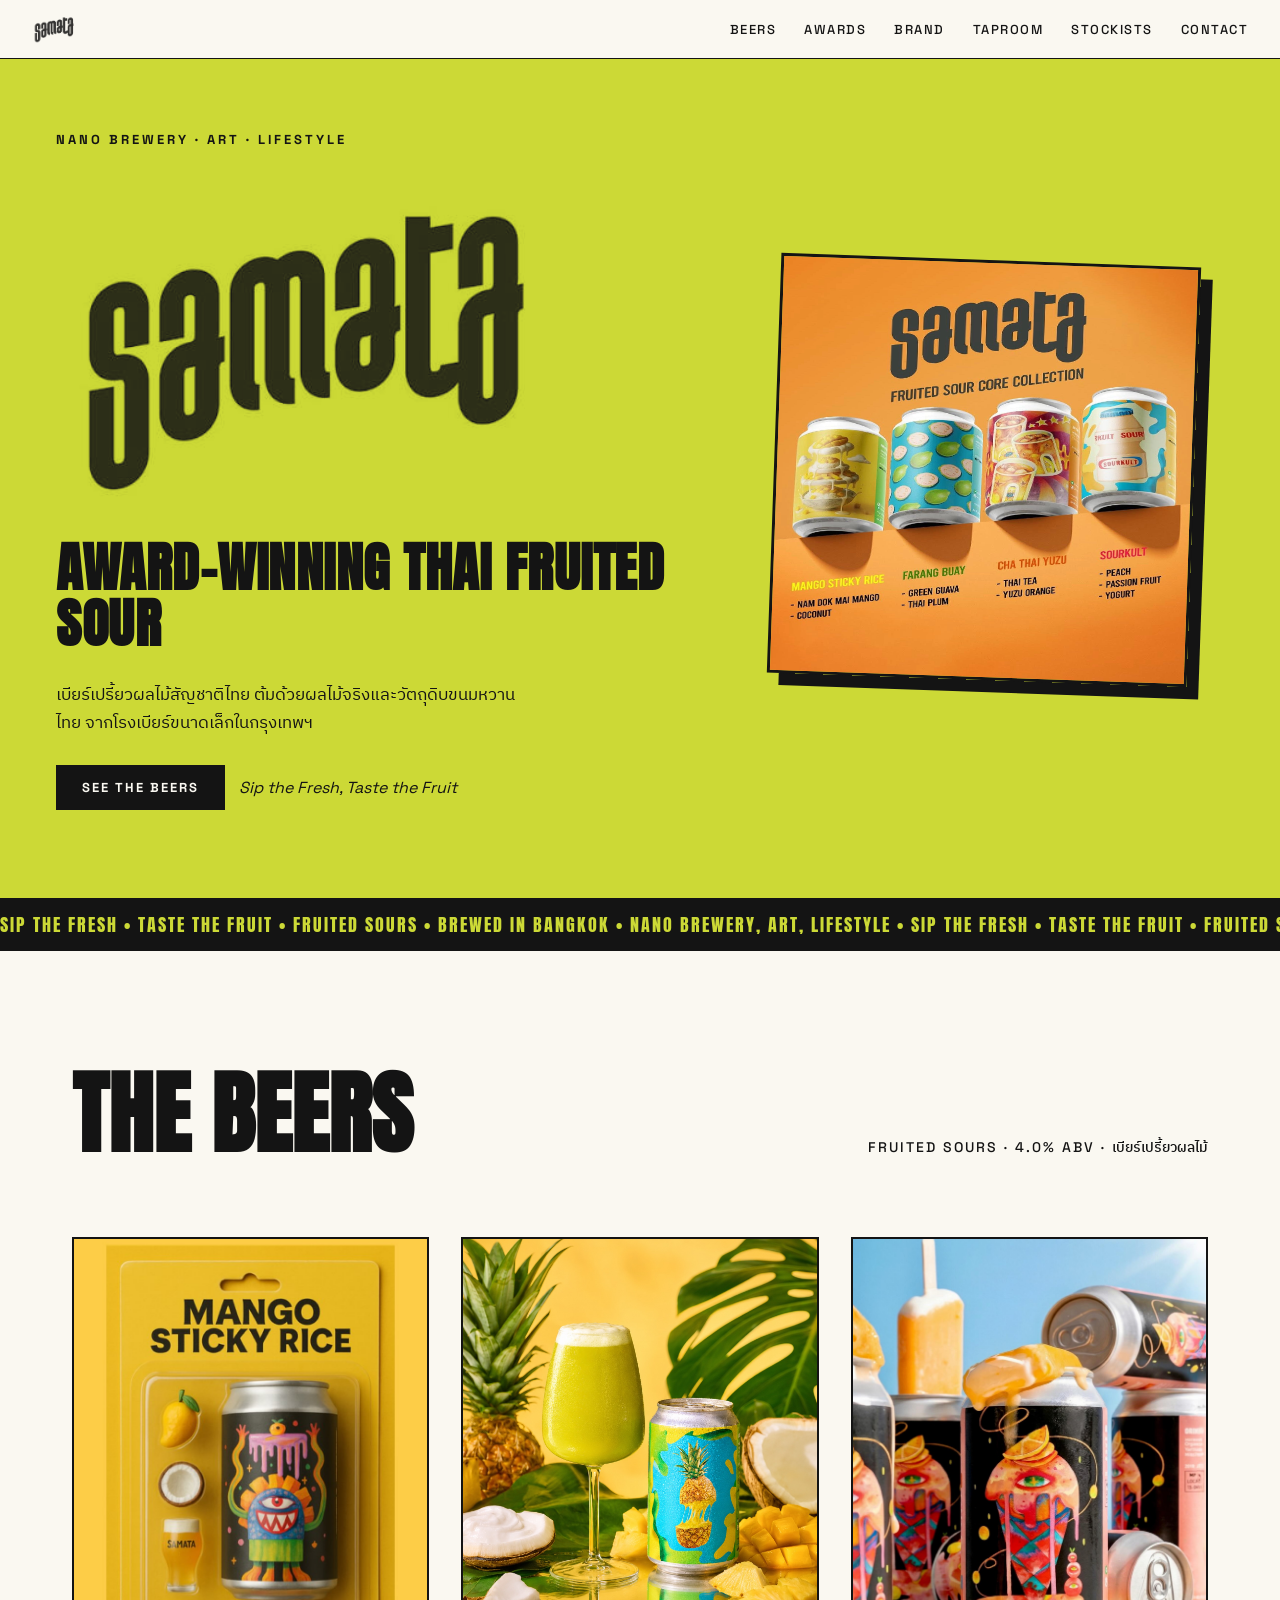
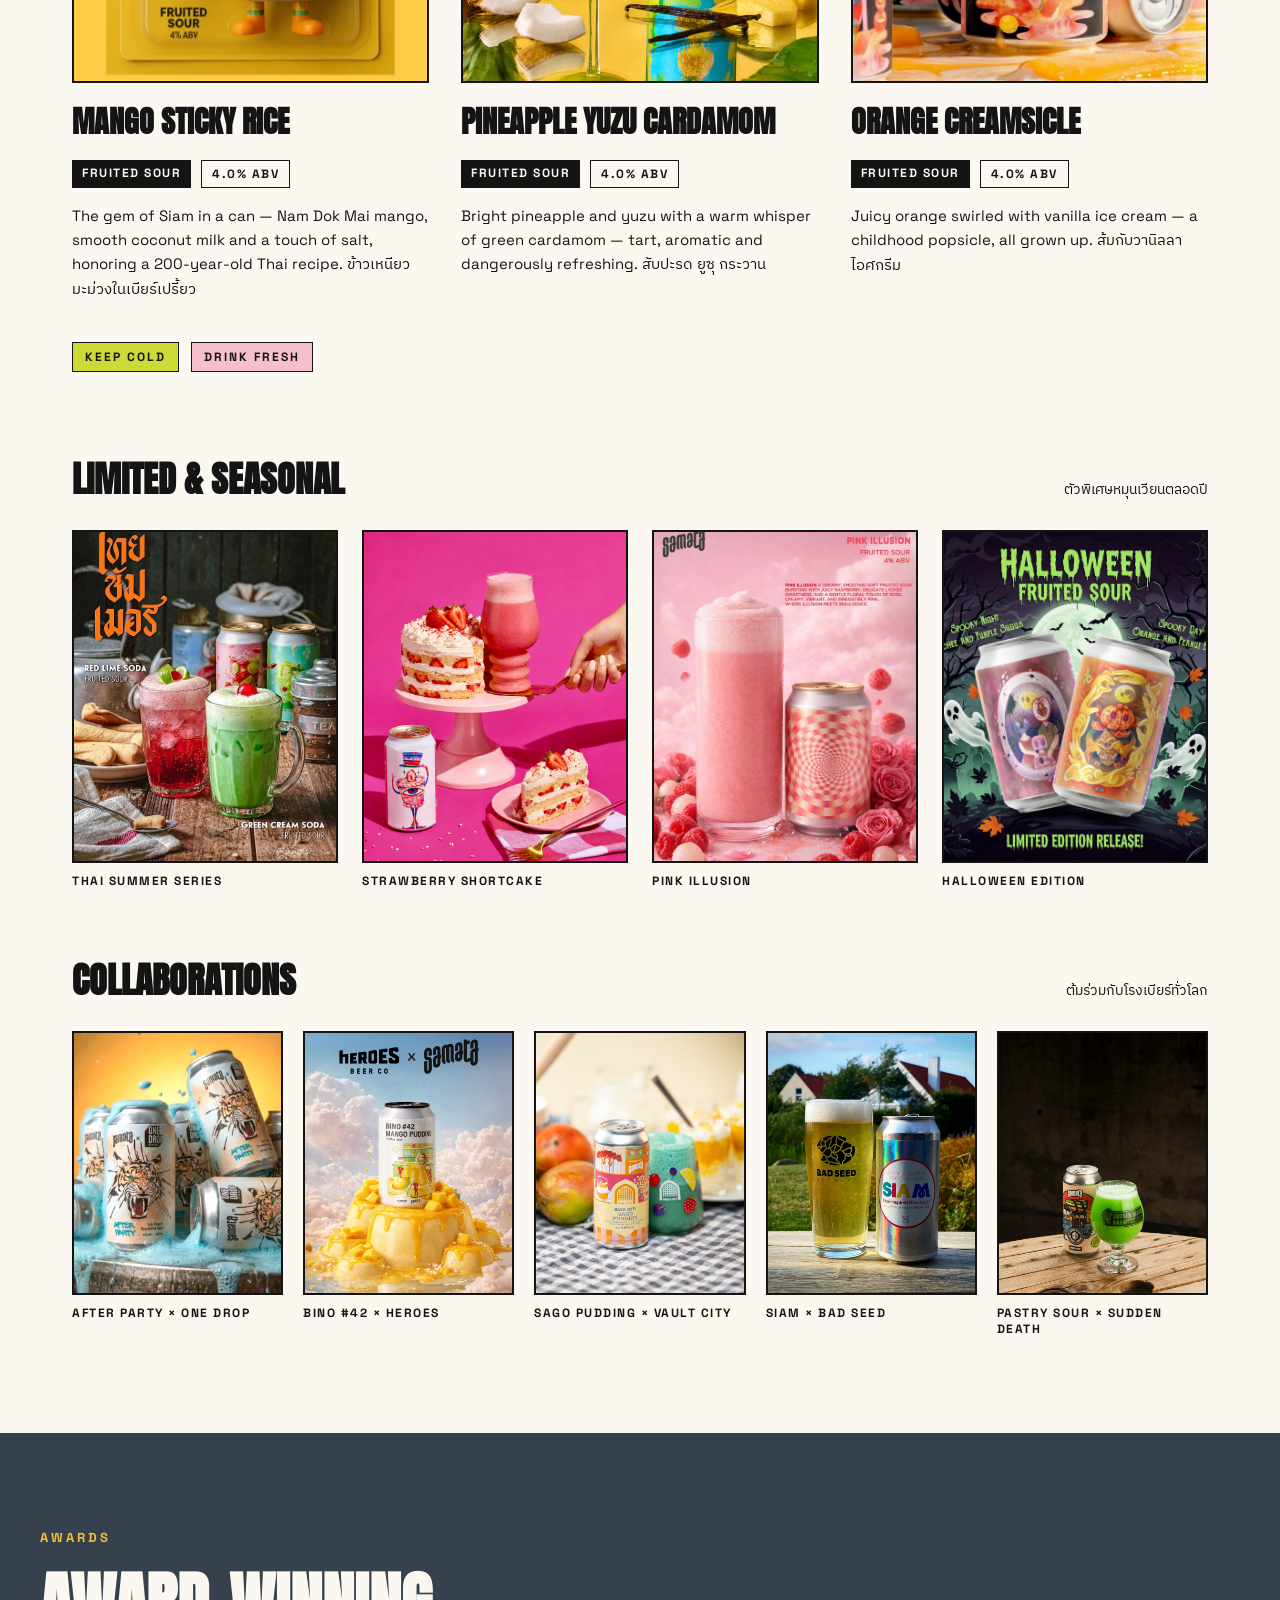
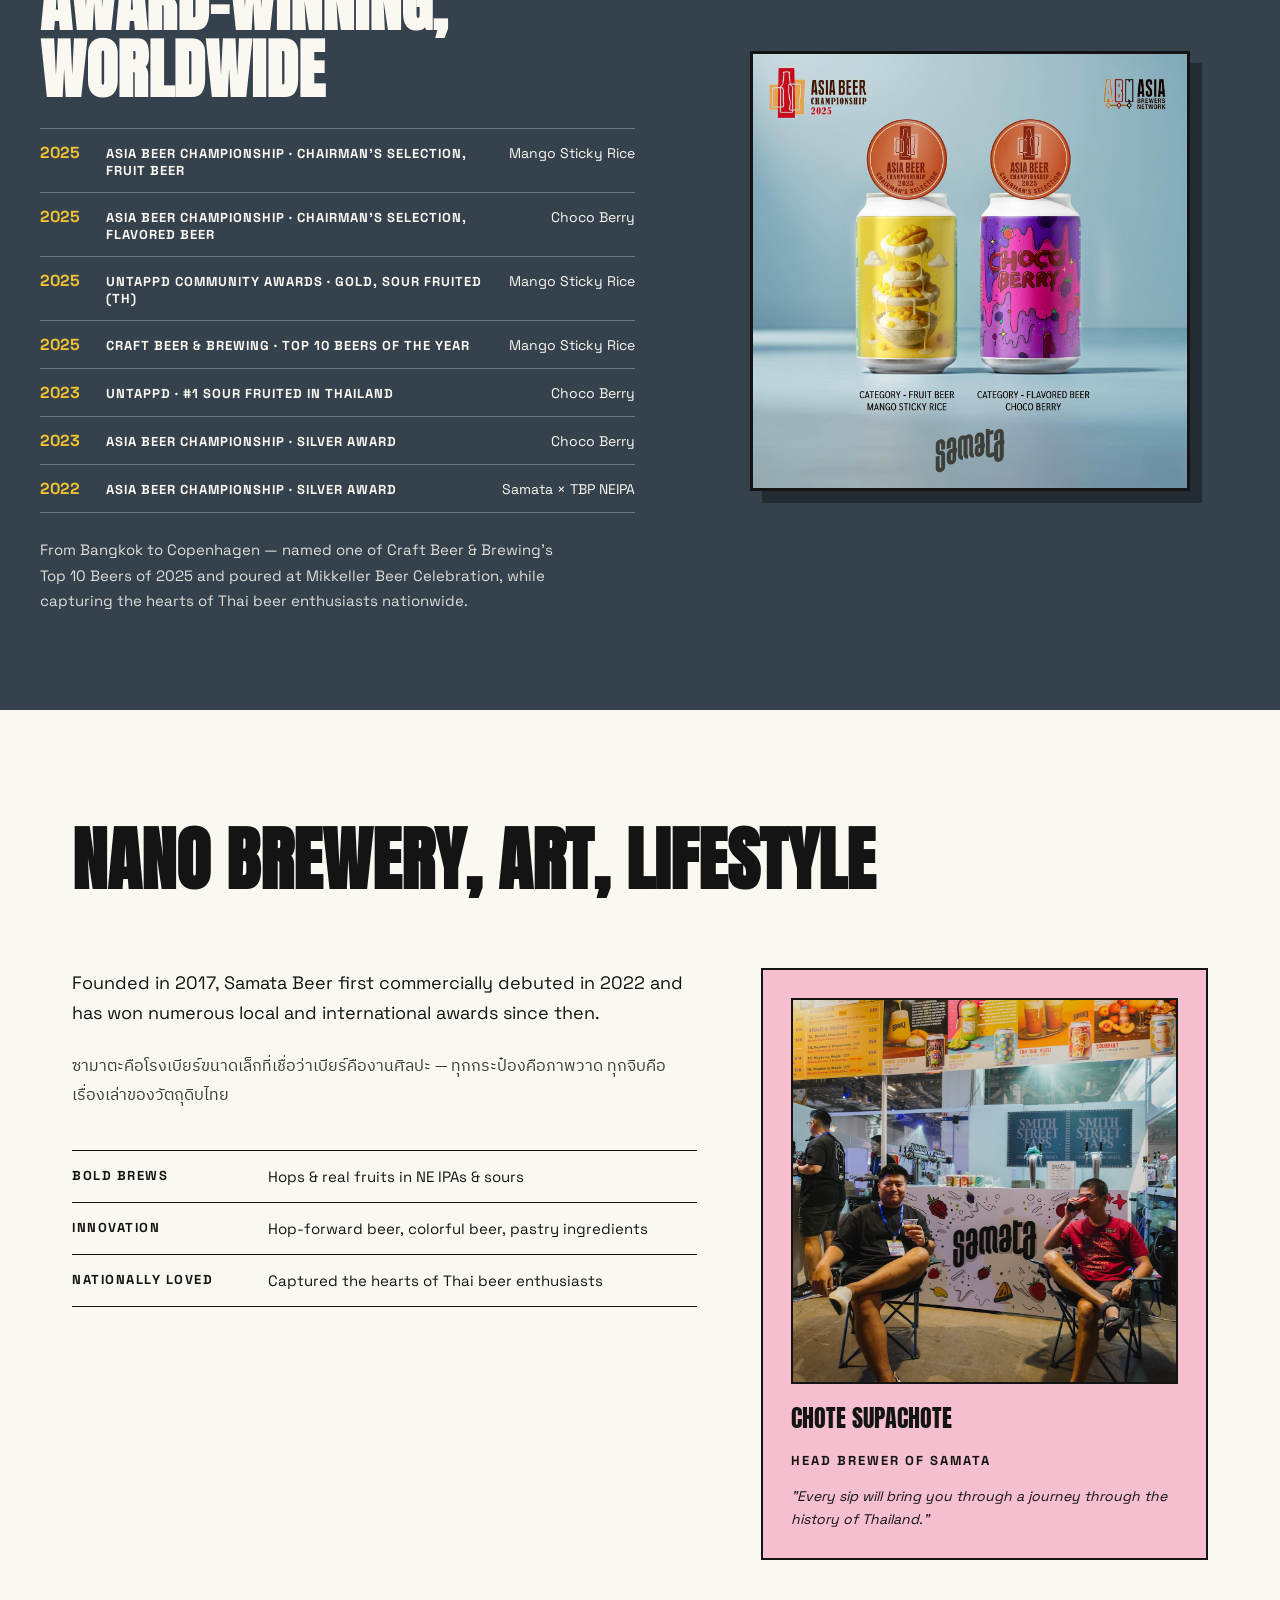
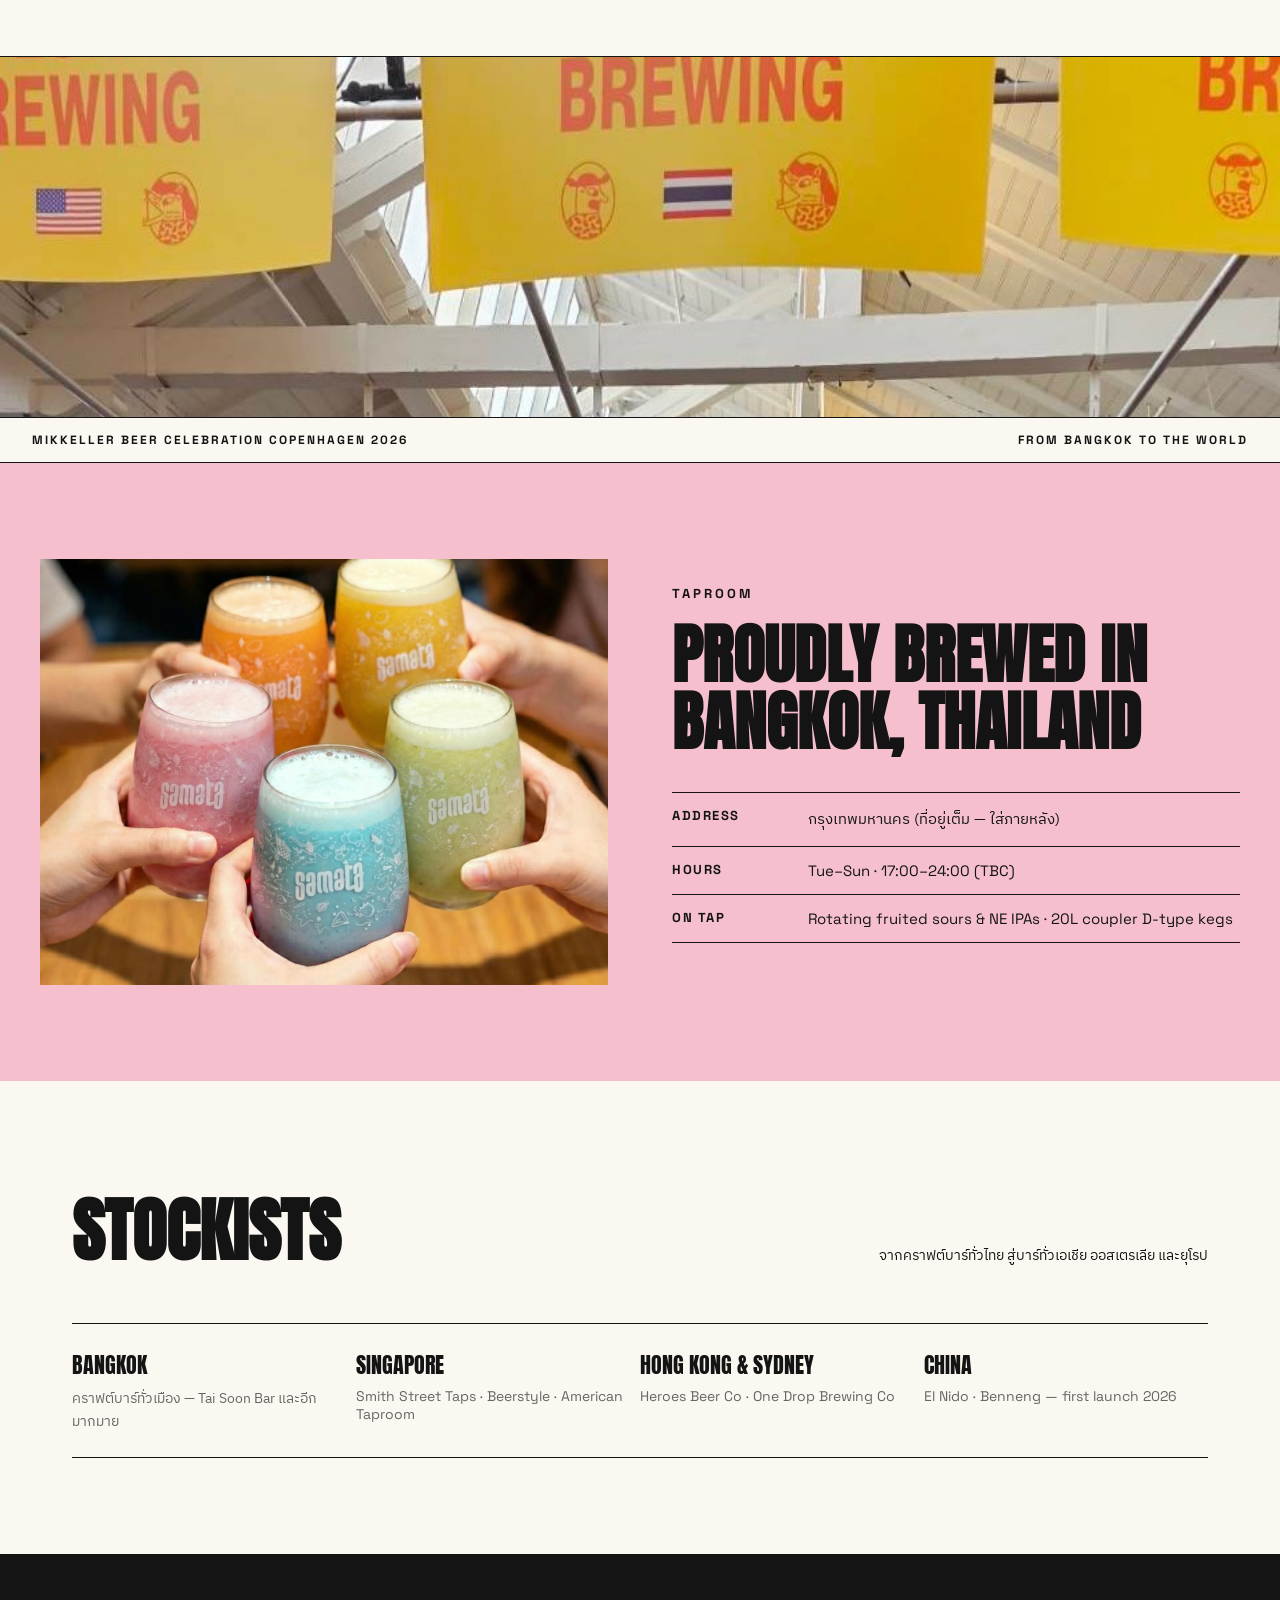
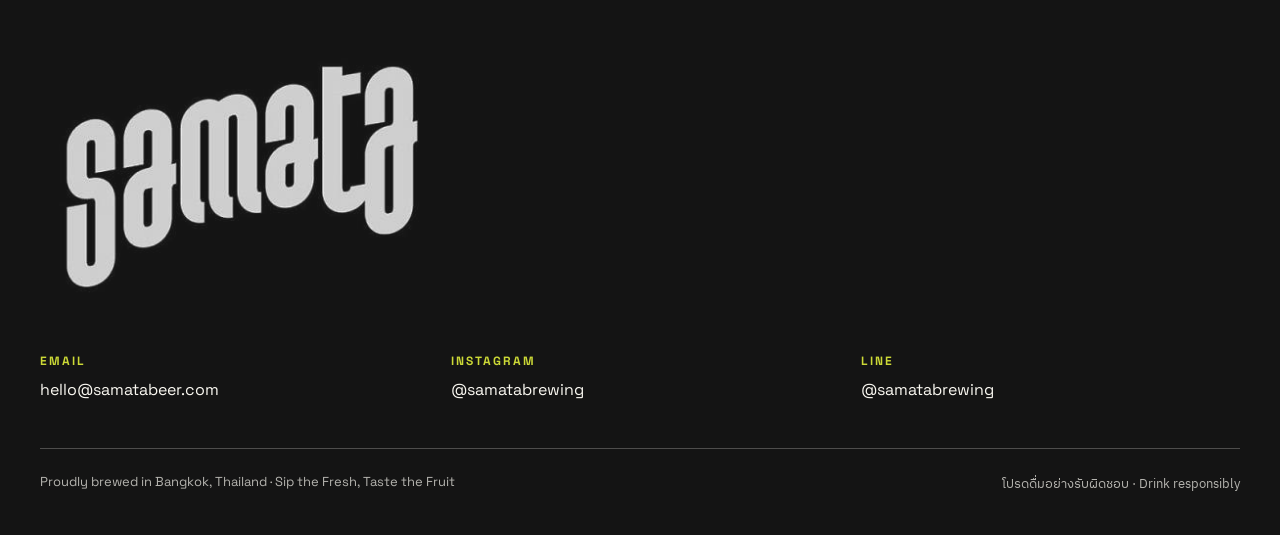
==== index.html @ bca12568 "feat: launch Samata Beer marketing website" ====
<!DOCTYPE html>
<html lang="en">
<head>
<meta charset="utf-8">
<meta name="viewport" content="width=device-width, initial-scale=1">
<title>Samata Beer — Award-winning Thai Fruited Sour | Nano Brewery, Art, Lifestyle</title>
<meta name="description" content="Samata Beer is an award-winning nano brewery in Bangkok, Thailand, brewing Thai fruited sours with real fruit and Thai dessert ingredients. Sip the Fresh, Taste the Fruit.">
<meta name="theme-color" content="#CCD936">
<link rel="icon" href="assets/logo-mark.png">

<meta property="og:type" content="website">
<meta property="og:title" content="Samata Beer — Award-winning Thai Fruited Sour">
<meta property="og:description" content="Nano brewery, art, lifestyle. Thai fruited sours brewed in Bangkok with real fruit and Thai dessert ingredients.">
<meta property="og:image" content="uploads/048_DRtXAI8kh27.jpg">
<meta name="twitter:card" content="summary_large_image">

<link rel="preconnect" href="https://fonts.googleapis.com">
<link rel="preconnect" href="https://fonts.gstatic.com" crossorigin>
<link href="https://fonts.googleapis.com/css2?family=Anton&family=Space+Grotesk:wght@400;500;700&family=IBM+Plex+Sans+Thai:wght@400;600&display=swap" rel="stylesheet">
<link rel="stylesheet" href="styles.css">
</head>
<body>

<header class="site-header">
  <a href="#top" class="site-header__logo" aria-label="Samata Beer — home"><img src="assets/logo-mark.png" alt="Samata"></a>
  <nav class="site-nav" aria-label="Primary">
    <a href="#beers">Beers</a>
    <a href="#awards">Awards</a>
    <a href="#brand">Brand</a>
    <a href="#taproom">Taproom</a>
    <a href="#stockists">Stockists</a>
    <a href="#contact">Contact</a>
  </nav>
</header>

<main>

<section id="top" class="hero">
  <div class="hero__copy">
    <div class="eyebrow">Nano Brewery &middot; Art &middot; Lifestyle</div>
    <img class="hero__wordmark" src="assets/logo-mark.png" alt="Samata">
    <h1 class="hero__title">Award-winning Thai fruited sour</h1>
    <p class="hero__thai">เบียร์เปรี้ยวผลไม้สัญชาติไทย ต้มด้วยผลไม้จริงและวัตถุดิบขนมหวานไทย จากโรงเบียร์ขนาดเล็กในกรุงเทพฯ</p>
    <div class="hero__actions">
      <a href="#beers" class="btn">See the beers</a>
      <span class="hero__tagline">Sip the Fresh, Taste the Fruit</span>
    </div>
  </div>
  <div class="hero__art">
    <img src="uploads/048_DRtXAI8kh27.jpg" alt="Samata fruited sour core collection" width="420" height="420">
  </div>
</section>

<div class="marquee" aria-hidden="true">
  <div class="marquee__track">
    <span>SIP THE FRESH • TASTE THE FRUIT • FRUITED SOURS • BREWED IN BANGKOK • NANO BREWERY, ART, LIFESTYLE • SIP THE FRESH • TASTE THE FRUIT • FRUITED SOURS • BREWED IN BANGKOK • NANO BREWERY, ART, LIFESTYLE • SIP THE FRESH • TASTE THE FRUIT • FRUITED SOURS • BREWED IN BANGKOK • NANO BREWERY, ART, LIFESTYLE • </span>
    <span>SIP THE FRESH • TASTE THE FRUIT • FRUITED SOURS • BREWED IN BANGKOK • NANO BREWERY, ART, LIFESTYLE • SIP THE FRESH • TASTE THE FRUIT • FRUITED SOURS • BREWED IN BANGKOK • NANO BREWERY, ART, LIFESTYLE • SIP THE FRESH • TASTE THE FRUIT • FRUITED SOURS • BREWED IN BANGKOK • NANO BREWERY, ART, LIFESTYLE • </span>
  </div>
</div>

<section id="beers" class="section shell beers">
  <div class="beers__head">
    <h2 class="section-heading">The Beers</h2>
    <div class="beers__meta">Fruited Sours &middot; 4.0% ABV &middot; <span class="thai">เบียร์เปรี้ยวผลไม้</span></div>
  </div>

  <div class="beer-grid">
    <article class="beer-card">
      <div class="frame"><img src="uploads/073_DILr9zZJN3d.jpg" alt="Mango Sticky Rice can" loading="lazy"></div>
      <h3>Mango Sticky Rice</h3>
      <div class="tags">
        <span class="tag--solid">Fruited Sour</span>
        <span class="tag--outline">4.0% ABV</span>
      </div>
      <p>The gem of Siam in a can — Nam Dok Mai mango, smooth coconut milk and a touch of salt, honoring a 200-year-old Thai recipe. <span class="thai">ข้าวเหนียวมะม่วงในเบียร์เปรี้ยว</span></p>
    </article>

    <article class="beer-card">
      <div class="frame"><img src="uploads/013_Da1kiueNlzq.jpg" alt="Pineapple Yuzu Cardamom can" loading="lazy"></div>
      <h3>Pineapple Yuzu Cardamom</h3>
      <div class="tags">
        <span class="tag--solid">Fruited Sour</span>
        <span class="tag--outline">4.0% ABV</span>
      </div>
      <p>Bright pineapple and yuzu with a warm whisper of green cardamom — tart, aromatic and dangerously refreshing. <span class="thai">สับปะรด ยูซุ กระวาน</span></p>
    </article>

    <article class="beer-card">
      <div class="frame"><img src="uploads/031_DXQ3NiKkajn.jpg" alt="Orange Creamsicle can" loading="lazy"></div>
      <h3>Orange Creamsicle</h3>
      <div class="tags">
        <span class="tag--solid">Fruited Sour</span>
        <span class="tag--outline">4.0% ABV</span>
      </div>
      <p>Juicy orange swirled with vanilla ice cream — a childhood popsicle, all grown up. <span class="thai">ส้มกับวานิลลาไอศกรีม</span></p>
    </article>
  </div>

  <div class="care-tags">
    <span class="cold">Keep cold</span>
    <span class="fresh">Drink fresh</span>
  </div>

  <div class="collection collection--limited">
    <div class="collection__head">
      <h3>Limited &amp; Seasonal</h3>
      <span class="thai">ตัวพิเศษหมุนเวียนตลอดปี</span>
    </div>
    <div class="tile-grid">
      <figure class="tile">
        <div class="frame"><img src="uploads/032_DWsqN3CkSy1.jpg" alt="Thai Summer series fruited sours" loading="lazy"></div>
        <figcaption>Thai Summer Series</figcaption>
      </figure>
      <figure class="tile">
        <div class="frame"><img src="uploads/016_DahKnZ4x3l5.jpg" alt="Strawberry Shortcake fruited sour" loading="lazy"></div>
        <figcaption>Strawberry Shortcake</figcaption>
      </figure>
      <figure class="tile">
        <div class="frame"><img src="uploads/039_DUww91bkTVP.jpg" alt="Pink Illusion fruited sour" loading="lazy"></div>
        <figcaption>Pink Illusion</figcaption>
      </figure>
      <figure class="tile">
        <div class="frame"><img src="uploads/055_DPdHMVIkTR9.jpg" alt="Halloween fruited sour limited edition" loading="lazy"></div>
        <figcaption>Halloween Edition</figcaption>
      </figure>
    </div>
  </div>

  <div class="collection collection--collabs">
    <div class="collection__head">
      <h3>Collaborations</h3>
      <span class="thai">ต้มร่วมกับโรงเบียร์ทั่วโลก</span>
    </div>
    <div class="tile-grid tile-grid--collabs">
      <figure class="tile">
        <div class="frame"><img src="uploads/047_DR1agclEXc5.jpg" alt="After Party with One Drop Brewing" loading="lazy"></div>
        <figcaption>After Party &times; One Drop</figcaption>
      </figure>
      <figure class="tile">
        <div class="frame"><img src="uploads/007_Dbrtcv0xTL9.jpg" alt="Bino #42 Mango Pudding with Heroes Beer Co" loading="lazy"></div>
        <figcaption>Bino #42 &times; Heroes</figcaption>
      </figure>
      <figure class="tile">
        <div class="frame"><img src="uploads/002_DcBjaFMtnYm.jpg" alt="Bake Off Sago Pudding with Vault City" loading="lazy"></div>
        <figcaption>Sago Pudding &times; Vault City</figcaption>
      </figure>
      <figure class="tile">
        <div class="frame"><img src="uploads/010_DbFb_Xvsb7Y.jpg" alt="SIAM rice lager with Bad Seed Brewing" loading="lazy"></div>
        <figcaption>SIAM &times; Bad Seed</figcaption>
      </figure>
      <figure class="tile">
        <div class="frame"><img src="uploads/019_DaQr2qTij0d.jpg" alt="Pastry sour with Sudden Death Brewing" loading="lazy"></div>
        <figcaption>Pastry Sour &times; Sudden Death</figcaption>
      </figure>
    </div>
  </div>
</section>

<section id="awards" class="section awards">
  <div class="shell awards__inner">
    <div class="awards__copy">
      <div class="eyebrow">Awards</div>
      <h2 class="section-heading">Award-winning, worldwide</h2>
      <div class="award-list">
        <div class="award-row">
          <span class="award-row__year">2025</span>
          <span class="award-row__title">Asia Beer Championship &middot; Chairman's Selection, Fruit Beer</span>
          <span class="award-row__beer">Mango Sticky Rice</span>
        </div>
        <div class="award-row">
          <span class="award-row__year">2025</span>
          <span class="award-row__title">Asia Beer Championship &middot; Chairman's Selection, Flavored Beer</span>
          <span class="award-row__beer">Choco Berry</span>
        </div>
        <div class="award-row">
          <span class="award-row__year">2025</span>
          <span class="award-row__title">Untappd Community Awards &middot; Gold, Sour Fruited (TH)</span>
          <span class="award-row__beer">Mango Sticky Rice</span>
        </div>
        <div class="award-row">
          <span class="award-row__year">2025</span>
          <span class="award-row__title">Craft Beer &amp; Brewing &middot; Top 10 Beers of the Year</span>
          <span class="award-row__beer">Mango Sticky Rice</span>
        </div>
        <div class="award-row">
          <span class="award-row__year">2023</span>
          <span class="award-row__title">Untappd &middot; #1 Sour Fruited in Thailand</span>
          <span class="award-row__beer">Choco Berry</span>
        </div>
        <div class="award-row">
          <span class="award-row__year">2023</span>
          <span class="award-row__title">Asia Beer Championship &middot; Silver Award</span>
          <span class="award-row__beer">Choco Berry</span>
        </div>
        <div class="award-row">
          <span class="award-row__year">2022</span>
          <span class="award-row__title">Asia Beer Championship &middot; Silver Award</span>
          <span class="award-row__beer">Samata &times; TBP NEIPA</span>
        </div>
      </div>
      <p class="awards__note">From Bangkok to Copenhagen — named one of Craft Beer &amp; Brewing's Top 10 Beers of 2025 and poured at Mikkeller Beer Celebration, while capturing the hearts of Thai beer enthusiasts nationwide.</p>
    </div>
    <div class="awards__art">
      <img src="uploads/054_DP_NrMgkdwC.jpg" alt="Asia Beer Championship 2025 winning cans" loading="lazy">
    </div>
  </div>
</section>

<section id="brand" class="section shell brand">
  <h2 class="section-heading">Nano brewery, art, lifestyle</h2>
  <div class="brand__inner">
    <div class="brand__copy">
      <p class="brand__lede">Founded in 2017, Samata Beer first commercially debuted in 2022 and has won numerous local and international awards since then.</p>
      <p class="brand__thai">ซามาตะคือโรงเบียร์ขนาดเล็กที่เชื่อว่าเบียร์คืองานศิลปะ — ทุกกระป๋องคือภาพวาด ทุกจิบคือเรื่องเล่าของวัตถุดิบไทย</p>
      <dl class="spec-list">
        <div class="spec-row">
          <dt>Bold brews</dt>
          <dd>Hops &amp; real fruits in NE IPAs &amp; sours</dd>
        </div>
        <div class="spec-row">
          <dt>Innovation</dt>
          <dd>Hop-forward beer, colorful beer, pastry ingredients</dd>
        </div>
        <div class="spec-row">
          <dt>Nationally loved</dt>
          <dd>Captured the hearts of Thai beer enthusiasts</dd>
        </div>
      </dl>
    </div>
    <div class="founder">
      <img src="uploads/061_DOAPdoVkpD5.jpg" alt="Chote at the Samata booth" loading="lazy">
      <div class="founder__name">Chote Supachote</div>
      <div class="founder__role">Head Brewer of Samata</div>
      <blockquote>"Every sip will bring you through a journey through the history of Thailand."</blockquote>
    </div>
  </div>
</section>

<section class="world" aria-label="On the world stage">
  <img src="uploads/025_DYsw5JaiMyl.jpg" alt="Samata Brewing banner over the crowd at Mikkeller Beer Celebration Copenhagen" loading="lazy">
  <div class="world__caption">
    <span>Mikkeller Beer Celebration Copenhagen 2026</span>
    <span>From Bangkok to the world</span>
  </div>
</section>

<section id="taproom" class="section taproom">
  <div class="shell taproom__inner">
    <div class="taproom__photo">
      <img src="uploads/045_DS6MeUrk8Bl.jpg" alt="Samata taproom in Bangkok" loading="lazy">
    </div>
    <div class="taproom__copy">
      <div class="eyebrow">Taproom</div>
      <h2 class="section-heading">Proudly brewed in Bangkok, Thailand</h2>
      <dl class="spec-list">
        <div class="spec-row">
          <dt>Address</dt>
          <dd class="thai">กรุงเทพมหานคร (ที่อยู่เต็ม — ใส่ภายหลัง)</dd>
        </div>
        <div class="spec-row">
          <dt>Hours</dt>
          <dd>Tue–Sun · 17:00–24:00 (TBC)</dd>
        </div>
        <div class="spec-row">
          <dt>On tap</dt>
          <dd>Rotating fruited sours &amp; NE IPAs · 20L coupler D-type kegs</dd>
        </div>
      </dl>
    </div>
  </div>
</section>

<section id="stockists" class="section shell stockists">
  <div class="stockists__head">
    <h2 class="section-heading">Stockists</h2>
    <div class="thai">จากคราฟต์บาร์ทั่วไทย สู่บาร์ทั่วเอเชีย ออสเตรเลีย และยุโรป</div>
  </div>
  <div class="stockist-grid">
    <div class="stockist">
      <span class="stockist__city">Bangkok</span>
      <span class="stockist__where thai">คราฟต์บาร์ทั่วเมือง — Tai Soon Bar และอีกมากมาย</span>
    </div>
    <div class="stockist">
      <span class="stockist__city">Singapore</span>
      <span class="stockist__where">Smith Street Taps &middot; Beerstyle &middot; American Taproom</span>
    </div>
    <div class="stockist">
      <span class="stockist__city">Hong Kong &amp; Sydney</span>
      <span class="stockist__where">Heroes Beer Co &middot; One Drop Brewing Co</span>
    </div>
    <div class="stockist">
      <span class="stockist__city">China</span>
      <span class="stockist__where">El Nido &middot; Benneng — first launch 2026</span>
    </div>
  </div>
</section>

</main>

<footer id="contact" class="site-footer">
  <div class="shell site-footer__inner">
    <img class="site-footer__logo" src="assets/logo-mark.png" alt="Samata">
    <div class="site-footer__contacts">
      <div class="contact">
        <span class="contact__label">Email</span>
        <a href="mailto:hello@samatabeer.com">hello@samatabeer.com</a>
      </div>
      <div class="contact">
        <span class="contact__label">Instagram</span>
        <a href="https://www.instagram.com/samatabrewing" target="_blank" rel="noopener">@samatabrewing</a>
      </div>
      <div class="contact">
        <span class="contact__label">LINE</span>
        <a href="#contact">@samatabrewing</a>
      </div>
    </div>
    <div class="site-footer__legal">
      <span>Proudly brewed in Bangkok, Thailand · Sip the Fresh, Taste the Fruit</span>
      <span class="thai">โปรดดื่มอย่างรับผิดชอบ · Drink responsibly</span>
    </div>
  </div>
</footer>

</body>
</html>
---- styles.css ----
/* ==========================================================================
   Samata Beer — Nano Brewery, Art, Lifestyle
   Palette and type scale ported 1:1 from the design source.
   ========================================================================== */

:root {
  --ink: #141414;
  --paper: #FAF8F1;
  --lime: #CCD936;
  --pink: #F5BFCD;
  --slate: #35424E;
  --gold: #F2C230;

  --shell: 1200px;
  --gutter: 32px;
}

*, *::before, *::after { box-sizing: border-box; }

html {
  scroll-behavior: smooth;
  -webkit-text-size-adjust: 100%;
}

body {
  margin: 0;
  background: var(--paper);
  color: var(--ink);
  font-family: 'Space Grotesk', 'IBM Plex Sans Thai', sans-serif;
}

img { max-width: 100%; }

a {
  color: var(--ink);
  text-decoration: none;
}

a:hover {
  text-decoration: underline;
  text-underline-offset: 4px;
}

:focus-visible {
  outline: 3px solid var(--ink);
  outline-offset: 3px;
}

.shell {
  max-width: var(--shell);
  margin: 0 auto;
}

.thai { font-family: 'IBM Plex Sans Thai', sans-serif; }

.visually-hidden {
  position: absolute;
  width: 1px;
  height: 1px;
  margin: -1px;
  padding: 0;
  overflow: hidden;
  clip: rect(0 0 0 0);
  clip-path: inset(50%);
  white-space: nowrap;
}

/* Section rhythm ---------------------------------------------------------- */

.section {
  padding: 96px var(--gutter);
}

.section-heading {
  font-family: Anton, sans-serif;
  margin: 0;
  text-transform: uppercase;
}

.eyebrow {
  font-size: 13px;
  font-weight: 700;
  letter-spacing: 3px;
  text-transform: uppercase;
}

/* Header ------------------------------------------------------------------ */

.site-header {
  position: sticky;
  top: 0;
  z-index: 50;
  background: var(--paper);
  border-bottom: 1px solid var(--ink);
  display: flex;
  align-items: center;
  justify-content: space-between;
  gap: 24px;
  padding: 14px var(--gutter);
}

.site-header__logo { display: flex; align-items: center; }

.site-header__logo img {
  height: 30px;
  display: block;
}

.site-nav {
  display: flex;
  gap: 28px;
  font-size: 13px;
  font-weight: 500;
  letter-spacing: 1.5px;
  text-transform: uppercase;
}

/* Hero -------------------------------------------------------------------- */

.hero {
  background: var(--lime);
  padding: 72px var(--gutter) 88px;
  display: grid;
  grid-template-columns: 1.2fr 1fr;
  gap: 56px;
  align-items: center;
  max-width: 100%;
  overflow: hidden;
}

.hero__copy {
  display: flex;
  flex-direction: column;
  gap: 28px;
  padding-left: 24px;
}

.hero__wordmark {
  width: min(520px, 100%);
  display: block;
}

.hero__title {
  font-family: Anton, sans-serif;
  font-size: clamp(36px, 4.2vw, 58px);
  line-height: 1.05;
  margin: 0;
  text-transform: uppercase;
  letter-spacing: 0.5px;
}

.hero__thai {
  font-family: 'IBM Plex Sans Thai', sans-serif;
  font-size: 17px;
  margin: 0;
  max-width: 46ch;
}

.hero__actions {
  display: flex;
  gap: 14px;
  align-items: center;
  flex-wrap: wrap;
}

.hero__tagline {
  font-style: italic;
  font-size: 16px;
}

.hero__art {
  display: flex;
  justify-content: center;
}

.hero__art img {
  width: min(420px, 90%);
  border: 3px solid var(--ink);
  box-shadow: 12px 12px 0 var(--ink);
  transform: rotate(2deg);
}

.btn {
  background: var(--ink);
  color: var(--paper);
  padding: 14px 26px;
  font-size: 13px;
  font-weight: 700;
  letter-spacing: 2px;
  text-transform: uppercase;
  transition: background 0.18s ease, color 0.18s ease;
}

.btn:hover,
.btn:focus-visible {
  background: var(--pink);
  color: var(--ink);
  text-decoration: none;
}

/* Marquee ----------------------------------------------------------------- */

.marquee {
  background: var(--ink);
  color: var(--lime);
  overflow: hidden;
  padding: 12px 0;
  border-top: 1px solid var(--ink);
  border-bottom: 1px solid var(--ink);
}

.marquee__track {
  display: flex;
  width: max-content;
  animation: marq 40s linear infinite;
  will-change: transform;
}

.marquee__track span {
  font-family: Anton, sans-serif;
  font-size: 18px;
  letter-spacing: 2px;
  white-space: nowrap;
  padding-right: 8px;
}

@keyframes marq {
  from { transform: translateX(0); }
  to { transform: translateX(-50%); }
}

@media (prefers-reduced-motion: reduce) {
  html { scroll-behavior: auto; }
  .marquee__track { animation: none; }
}

/* Beers ------------------------------------------------------------------- */

.beers__head {
  display: flex;
  align-items: baseline;
  justify-content: space-between;
  gap: 24px;
  flex-wrap: wrap;
  margin-bottom: 56px;
}

.beers__head h2 { font-size: clamp(52px, 7vw, 92px); }

.beers__meta {
  font-size: 14px;
  letter-spacing: 2px;
  text-transform: uppercase;
  font-weight: 500;
}

.beers__meta .thai {
  text-transform: none;
  letter-spacing: 0;
}

.beer-grid {
  display: grid;
  grid-template-columns: repeat(auto-fit, minmax(280px, 1fr));
  gap: 32px;
}

.beer-card {
  display: flex;
  flex-direction: column;
  gap: 16px;
  transition: transform 0.2s ease;
}

.beer-card:hover { transform: translateY(-6px); }

.frame {
  aspect-ratio: 4 / 5;
  overflow: hidden;
  border: 2px solid var(--ink);
}

.frame img {
  width: 100%;
  height: 100%;
  object-fit: cover;
  display: block;
}

.beer-card h3 {
  font-family: Anton, sans-serif;
  font-size: 30px;
  margin: 0;
  text-transform: uppercase;
}

.tags {
  display: flex;
  gap: 10px;
  font-size: 12px;
  font-weight: 700;
  letter-spacing: 1.5px;
  text-transform: uppercase;
  flex-wrap: wrap;
}

.tag--solid {
  background: var(--ink);
  color: var(--paper);
  padding: 5px 10px;
}

.tag--outline {
  border: 1.5px solid var(--ink);
  padding: 5px 10px;
}

.beer-card p {
  margin: 0;
  font-size: 15px;
  line-height: 1.6;
}

.care-tags {
  margin-top: 40px;
  display: flex;
  gap: 12px;
  font-size: 12px;
  font-weight: 700;
  letter-spacing: 2px;
  text-transform: uppercase;
  flex-wrap: wrap;
}

.care-tags span {
  padding: 6px 12px;
  border: 1.5px solid var(--ink);
}

.care-tags .cold { background: var(--lime); }
.care-tags .fresh { background: var(--pink); }

/* Sub-collections (limited + collaborations) ------------------------------ */

.collection {
  display: flex;
  flex-direction: column;
  gap: 24px;
}

.collection--limited { margin-top: 80px; }
.collection--collabs { margin-top: 64px; }

.collection__head {
  display: flex;
  align-items: baseline;
  justify-content: space-between;
  gap: 16px;
  flex-wrap: wrap;
}

.collection__head h3 {
  font-family: Anton, sans-serif;
  font-size: clamp(26px, 3vw, 36px);
  margin: 0;
  text-transform: uppercase;
}

.collection__head span { font-size: 14px; }

.tile-grid {
  display: grid;
  gap: 24px;
  grid-template-columns: repeat(auto-fit, minmax(200px, 1fr));
}

.tile-grid--collabs {
  gap: 20px;
  grid-template-columns: repeat(auto-fit, minmax(170px, 1fr));
}

.tile {
  margin: 0;
  display: flex;
  flex-direction: column;
  gap: 10px;
}

.tile figcaption {
  font-size: 12px;
  font-weight: 700;
  letter-spacing: 1.5px;
  text-transform: uppercase;
}

/* Awards ------------------------------------------------------------------ */

.awards {
  background: var(--slate);
  color: var(--paper);
}

.awards__inner {
  display: grid;
  grid-template-columns: 1.1fr 1fr;
  gap: 64px;
  align-items: center;
}

.awards__copy {
  display: flex;
  flex-direction: column;
  gap: 24px;
}

.awards .eyebrow { color: var(--gold); }

.awards h2 {
  font-size: clamp(40px, 5vw, 68px);
  line-height: 1.05;
}

.award-list {
  display: flex;
  flex-direction: column;
  border-top: 1px solid rgba(250, 248, 241, 0.3);
}

.award-row {
  display: grid;
  grid-template-columns: 52px 1fr auto;
  gap: 14px;
  padding: 13px 0;
  border-bottom: 1px solid rgba(250, 248, 241, 0.3);
  align-items: baseline;
}

.award-row__year {
  font-weight: 700;
  color: var(--gold);
}

.award-row__title {
  font-weight: 700;
  letter-spacing: 1px;
  text-transform: uppercase;
  font-size: 13px;
}

.award-row__beer { font-size: 14px; }

.awards__note {
  margin: 0;
  font-size: 15px;
  line-height: 1.7;
  color: rgba(250, 248, 241, 0.85);
  max-width: 52ch;
}

.awards__art { display: flex; justify-content: center; }

.awards__art img {
  width: min(440px, 100%);
  border: 3px solid var(--ink);
  box-shadow: 12px 12px 0 rgba(0, 0, 0, 0.35);
}

/* Brand ------------------------------------------------------------------- */

.brand h2 {
  font-size: clamp(40px, 5.5vw, 76px);
  margin: 0 0 56px;
}

.brand__inner {
  display: grid;
  grid-template-columns: 1.4fr 1fr;
  gap: 64px;
  align-items: start;
}

.brand__copy {
  display: flex;
  flex-direction: column;
  gap: 24px;
}

.brand__lede {
  margin: 0;
  font-size: 18px;
  line-height: 1.7;
}

.brand__thai {
  margin: 0;
  font-family: 'IBM Plex Sans Thai', sans-serif;
  font-size: 16px;
  line-height: 1.8;
  color: #3a3a3a;
}

.spec-list {
  display: flex;
  flex-direction: column;
  border-top: 1.5px solid var(--ink);
}

.spec-row {
  display: grid;
  grid-template-columns: 180px 1fr;
  gap: 16px;
  padding: 16px 0;
  border-bottom: 1.5px solid var(--ink);
}

.spec-row dt {
  margin: 0;
  font-weight: 700;
  font-size: 13px;
  letter-spacing: 1.5px;
  text-transform: uppercase;
}

.spec-row dd {
  margin: 0;
  font-size: 15px;
}

.founder {
  background: var(--pink);
  border: 2px solid var(--ink);
  padding: 28px;
  display: flex;
  flex-direction: column;
  gap: 16px;
  align-items: flex-start;
}

.founder img {
  width: 100%;
  aspect-ratio: 1 / 1;
  object-fit: cover;
  object-position: 22% 55%;
  border: 2px solid var(--ink);
}

.founder__name {
  font-family: Anton, sans-serif;
  font-size: 24px;
  text-transform: uppercase;
}

.founder__role {
  font-size: 13px;
  font-weight: 700;
  letter-spacing: 2px;
  text-transform: uppercase;
}

.founder blockquote {
  margin: 0;
  font-size: 14px;
  line-height: 1.6;
  font-style: italic;
}

/* World stage banner ------------------------------------------------------ */

.world {
  border-top: 1.5px solid var(--ink);
  border-bottom: 1.5px solid var(--ink);
}

.world img {
  width: 100%;
  height: 360px;
  object-fit: cover;
  object-position: center 8%;
  display: block;
}

.world__caption {
  display: flex;
  justify-content: space-between;
  flex-wrap: wrap;
  gap: 12px;
  padding: 14px var(--gutter);
  font-size: 12px;
  font-weight: 700;
  letter-spacing: 2px;
  text-transform: uppercase;
  background: var(--paper);
  border-top: 1.5px solid var(--ink);
}

/* Taproom ----------------------------------------------------------------- */

.taproom { background: var(--pink); }

.taproom__inner {
  display: grid;
  grid-template-columns: 1fr 1fr;
  gap: 64px;
  align-items: center;
}

.taproom__photo {
  width: 100%;
  aspect-ratio: 4 / 3;
}

.taproom__photo img {
  width: 100%;
  height: 100%;
  object-fit: cover;
  display: block;
}

.taproom__copy {
  display: flex;
  flex-direction: column;
  gap: 20px;
}

.taproom h2 {
  font-size: clamp(40px, 5vw, 64px);
  line-height: 1.05;
}

.taproom .spec-row { grid-template-columns: 120px 1fr; padding: 14px 0; }

/* Stockists --------------------------------------------------------------- */

.stockists__head {
  display: flex;
  align-items: baseline;
  justify-content: space-between;
  gap: 24px;
  flex-wrap: wrap;
  margin-bottom: 40px;
}

.stockists__head h2 { font-size: clamp(40px, 5.5vw, 72px); }

.stockists__head div { font-size: 14px; }

.stockist-grid {
  display: grid;
  grid-template-columns: repeat(auto-fit, minmax(240px, 1fr));
  gap: 0;
  border-top: 1.5px solid var(--ink);
}

.stockist {
  padding: 24px 16px 24px 0;
  border-bottom: 1.5px solid var(--ink);
  display: flex;
  flex-direction: column;
  gap: 6px;
}

.stockist__city {
  font-family: Anton, sans-serif;
  font-size: 22px;
  text-transform: uppercase;
}

.stockist__where {
  font-size: 14px;
  color: #666;
}

/* Footer ------------------------------------------------------------------ */

.site-footer {
  background: var(--ink);
  color: var(--paper);
  padding: 80px var(--gutter) 40px;
}

.site-footer__inner {
  display: flex;
  flex-direction: column;
  gap: 48px;
}

.site-footer__logo {
  width: min(420px, 80%);
  filter: invert(1);
}

.site-footer__contacts {
  display: grid;
  grid-template-columns: repeat(auto-fit, minmax(220px, 1fr));
  gap: 32px;
}

.contact {
  display: flex;
  flex-direction: column;
  gap: 10px;
}

.contact__label {
  font-size: 12px;
  font-weight: 700;
  letter-spacing: 2px;
  text-transform: uppercase;
  color: var(--lime);
}

.contact a { color: var(--paper); }

.site-footer__legal {
  display: flex;
  justify-content: space-between;
  gap: 24px;
  flex-wrap: wrap;
  border-top: 1px solid rgba(250, 248, 241, 0.25);
  padding-top: 24px;
  font-size: 13px;
  color: rgba(250, 248, 241, 0.7);
}

/* Responsive -------------------------------------------------------------- */

@media (max-width: 900px) {
  :root { --gutter: 20px; }

  .site-header {
    flex-direction: column;
    align-items: flex-start;
    gap: 12px;
  }

  .site-nav {
    gap: 18px;
    flex-wrap: wrap;
    font-size: 12px;
  }

  .section { padding: 64px var(--gutter); }

  .hero {
    grid-template-columns: 1fr;
    gap: 40px;
    padding: 48px var(--gutter) 64px;
  }

  .hero__copy { padding-left: 0; gap: 22px; }

  .awards__inner,
  .brand__inner,
  .taproom__inner {
    grid-template-columns: 1fr;
    gap: 40px;
  }

  .awards__art { order: -1; }

  .beers__head { margin-bottom: 36px; }

  .collection--limited { margin-top: 56px; }

  .world img { height: 240px; }
}

@media (max-width: 640px) {
  .award-row {
    grid-template-columns: 46px 1fr;
    row-gap: 4px;
  }

  .award-row__beer { grid-column: 2; }

  .spec-row,
  .taproom .spec-row {
    grid-template-columns: 1fr;
    gap: 6px;
  }

  .beer-grid { grid-template-columns: 1fr; }

  .tile-grid,
  .tile-grid--collabs { grid-template-columns: repeat(auto-fit, minmax(140px, 1fr)); }

  .site-footer__legal { flex-direction: column; gap: 10px; }
}
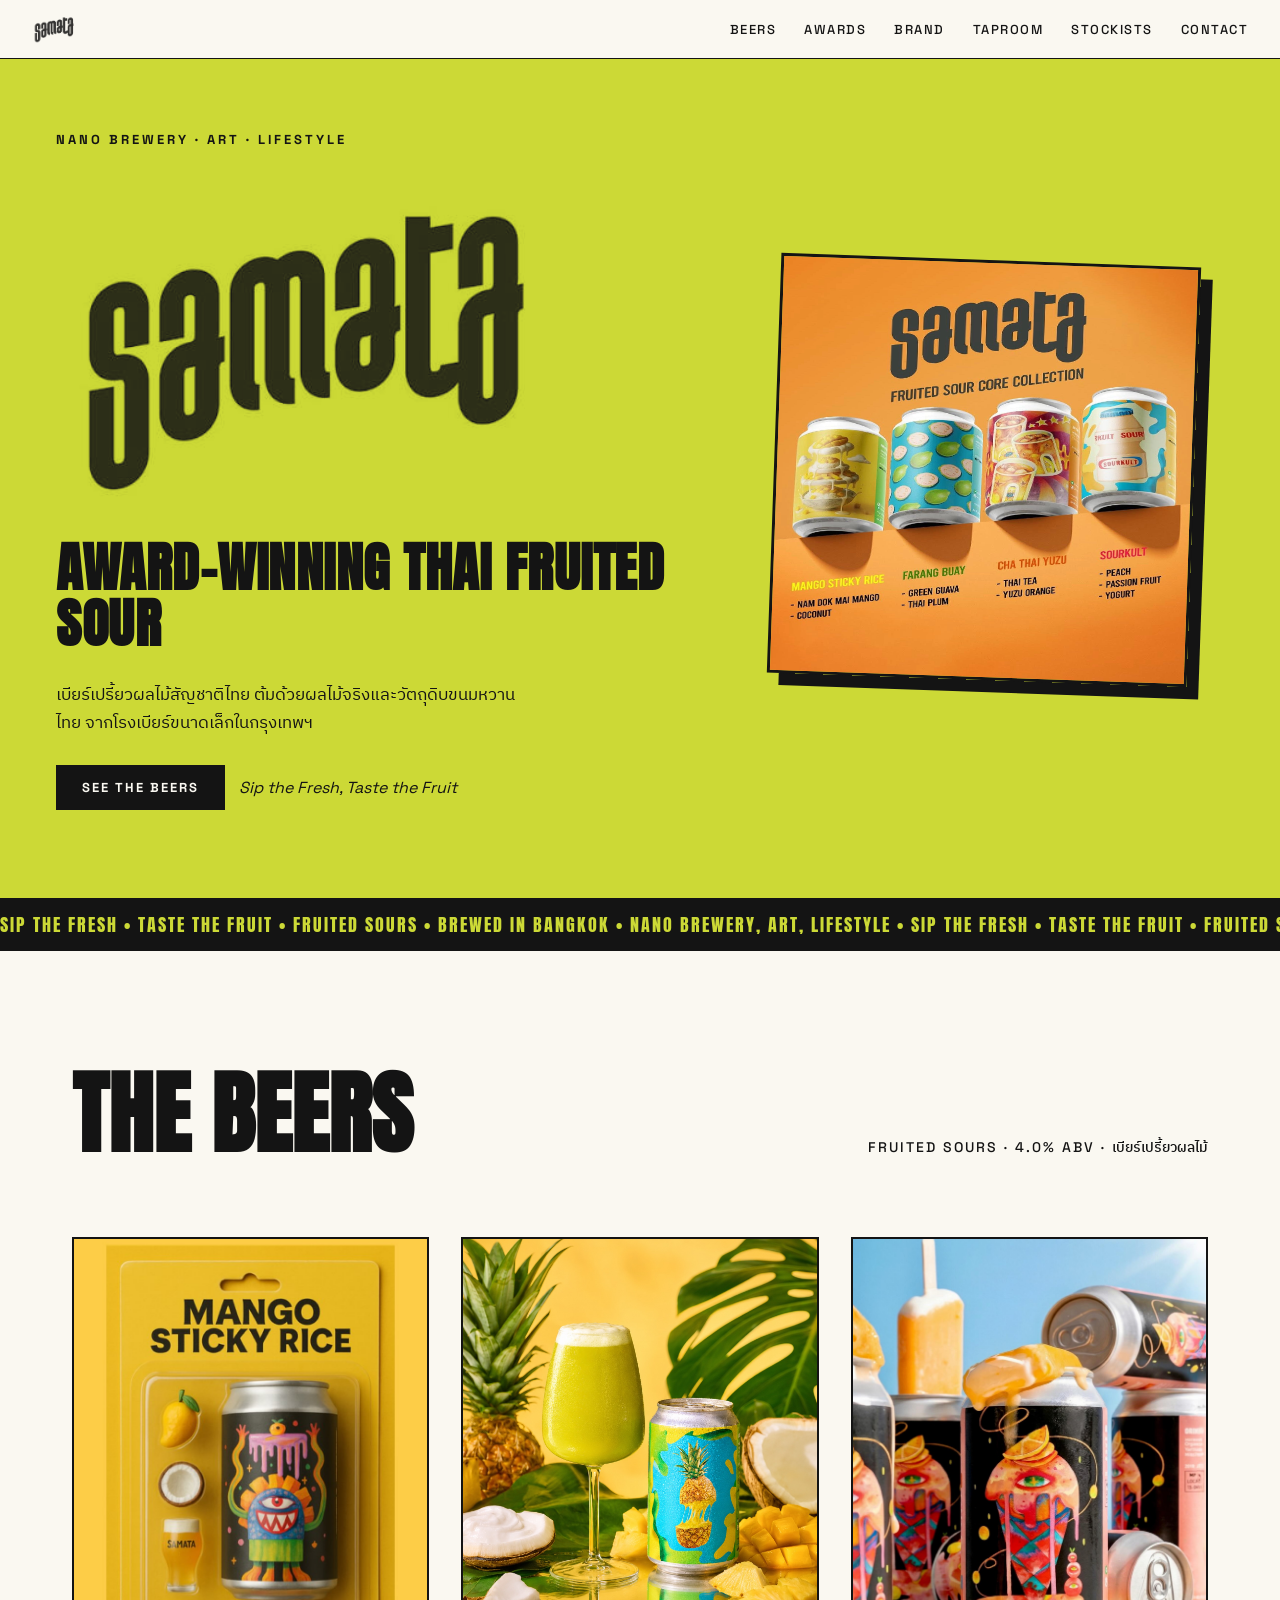
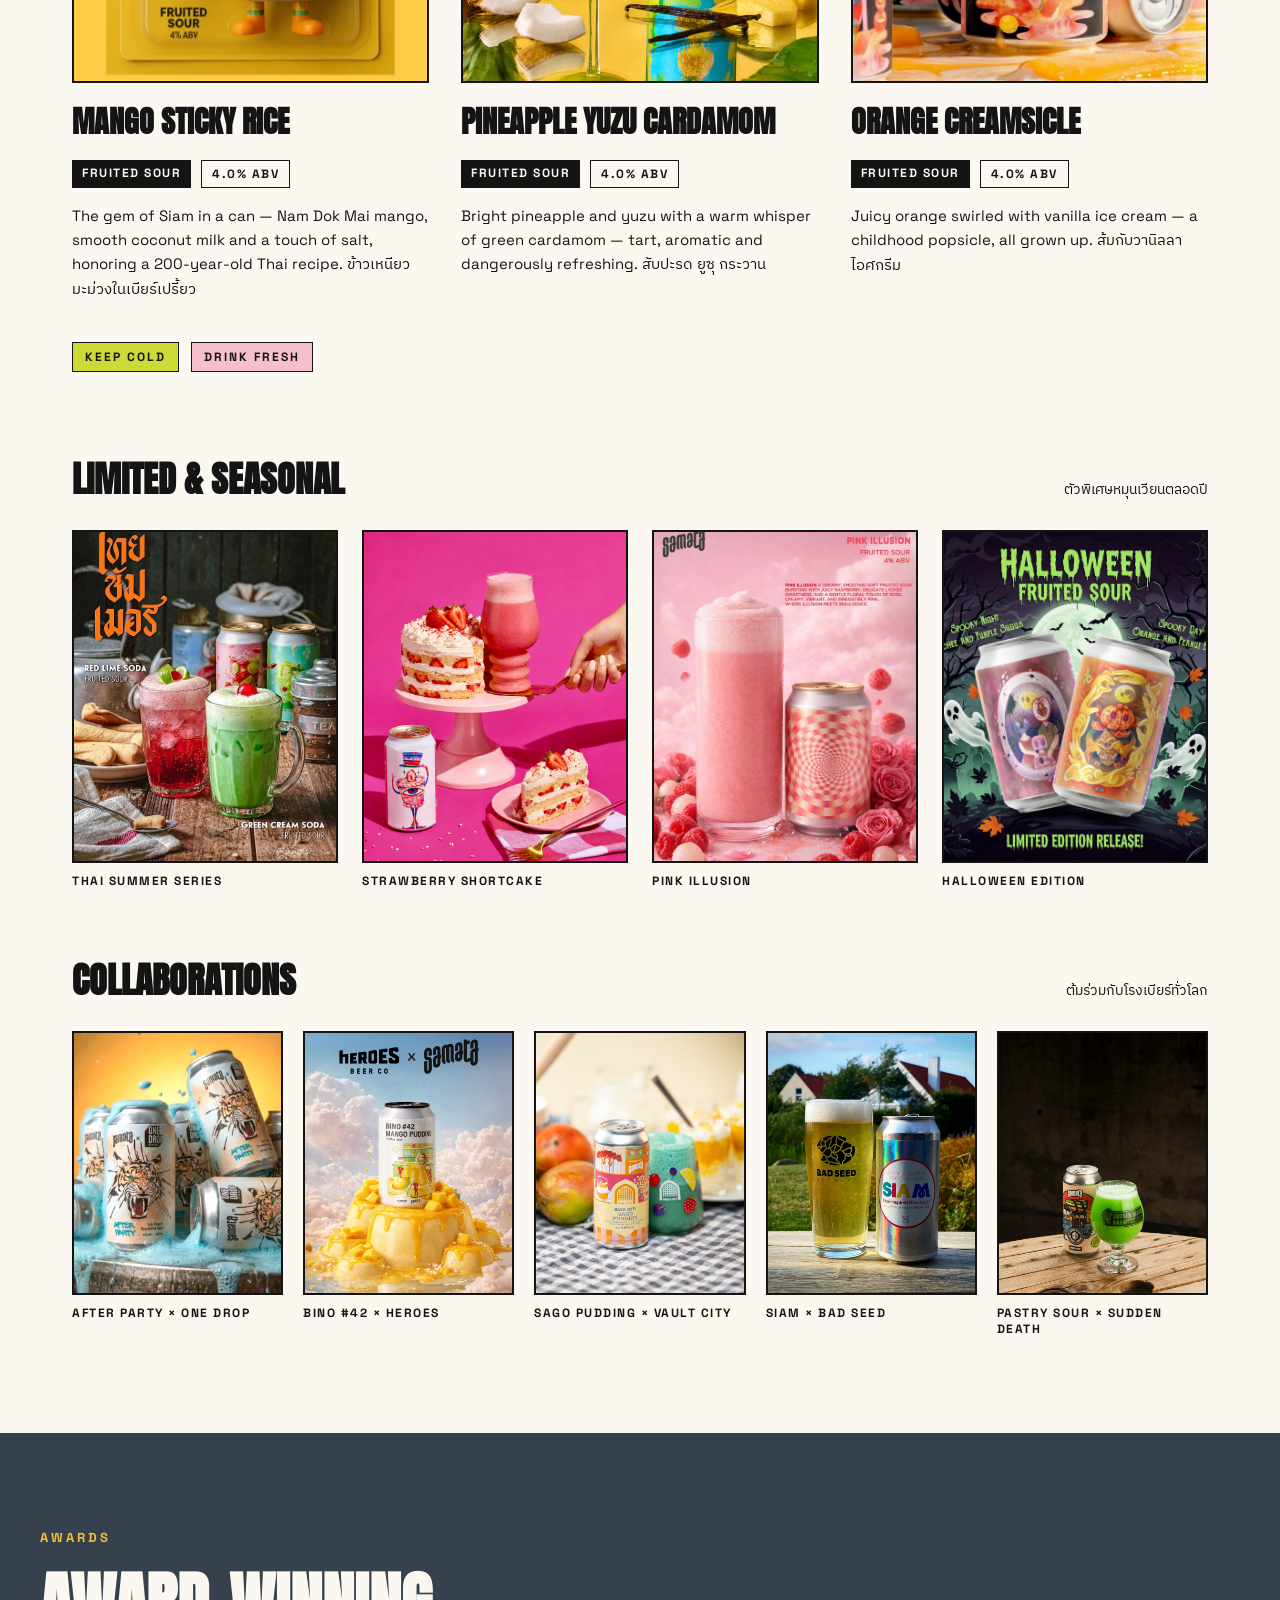
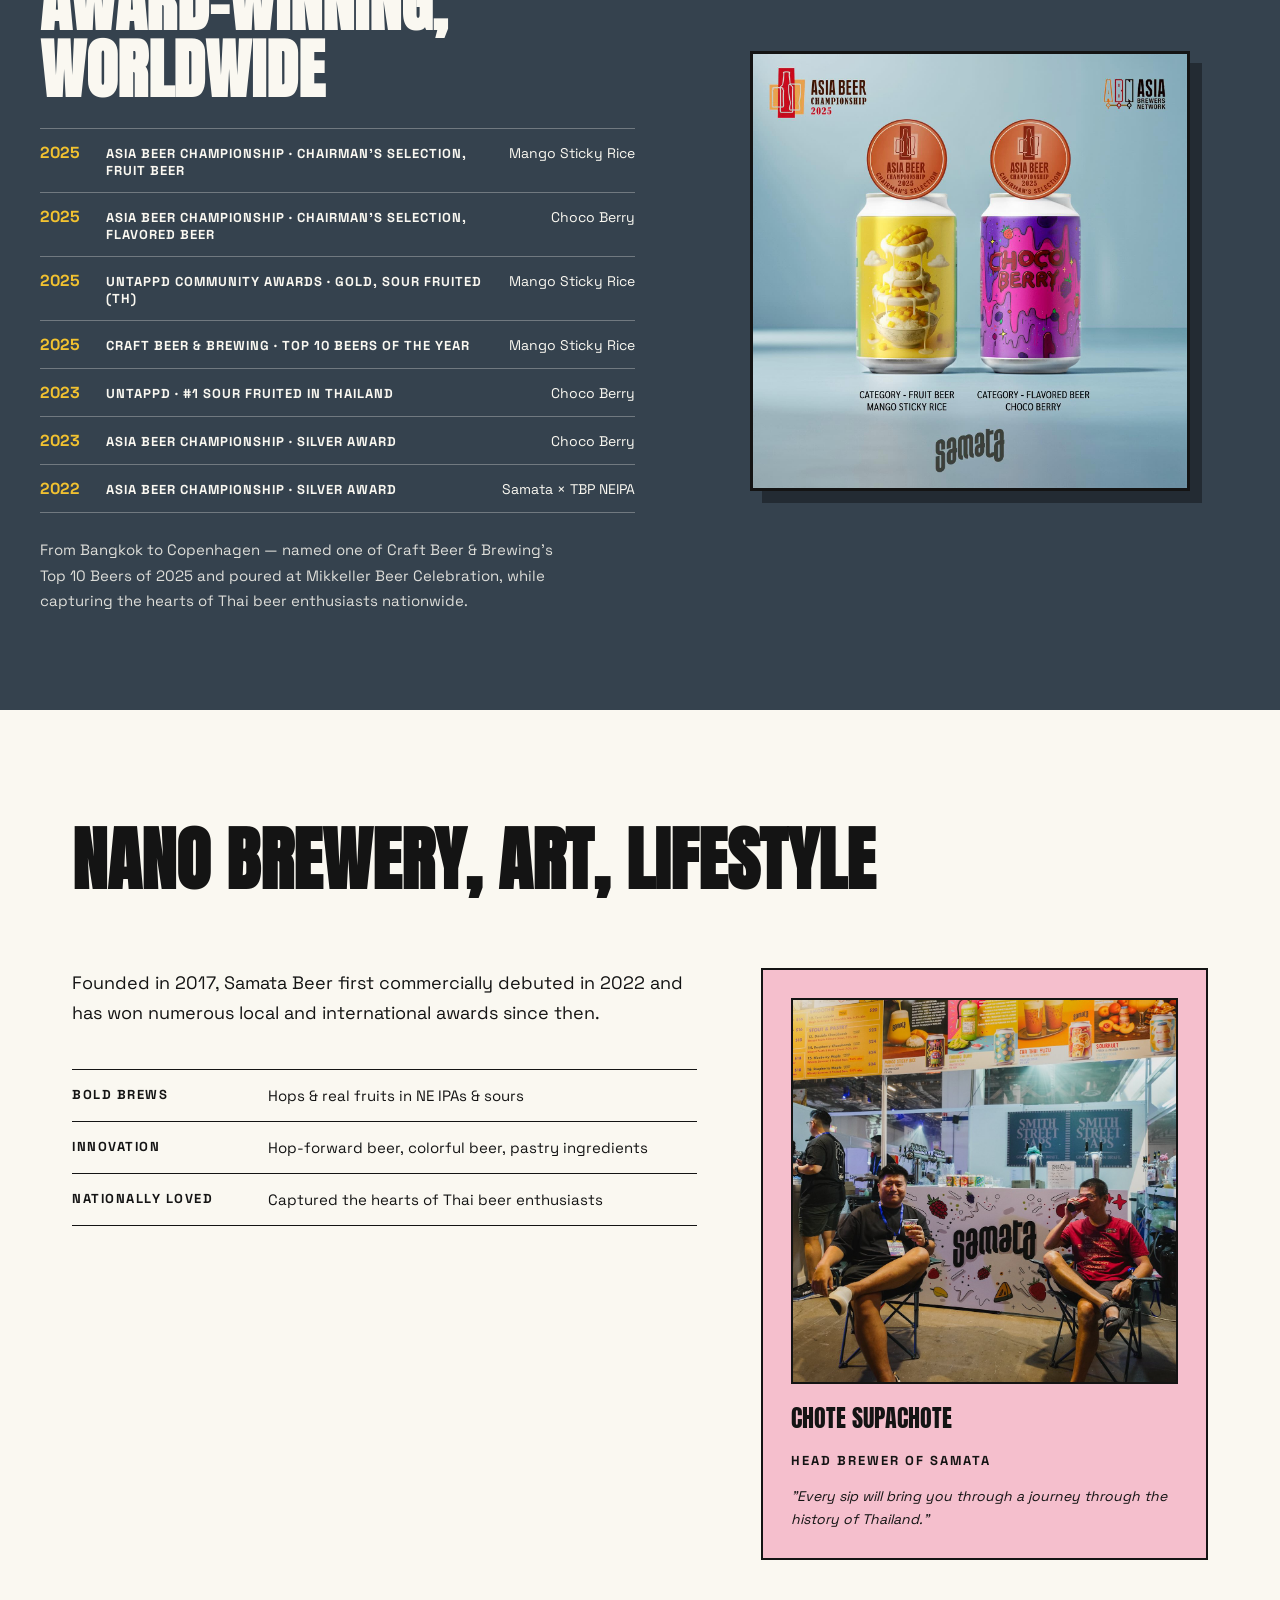
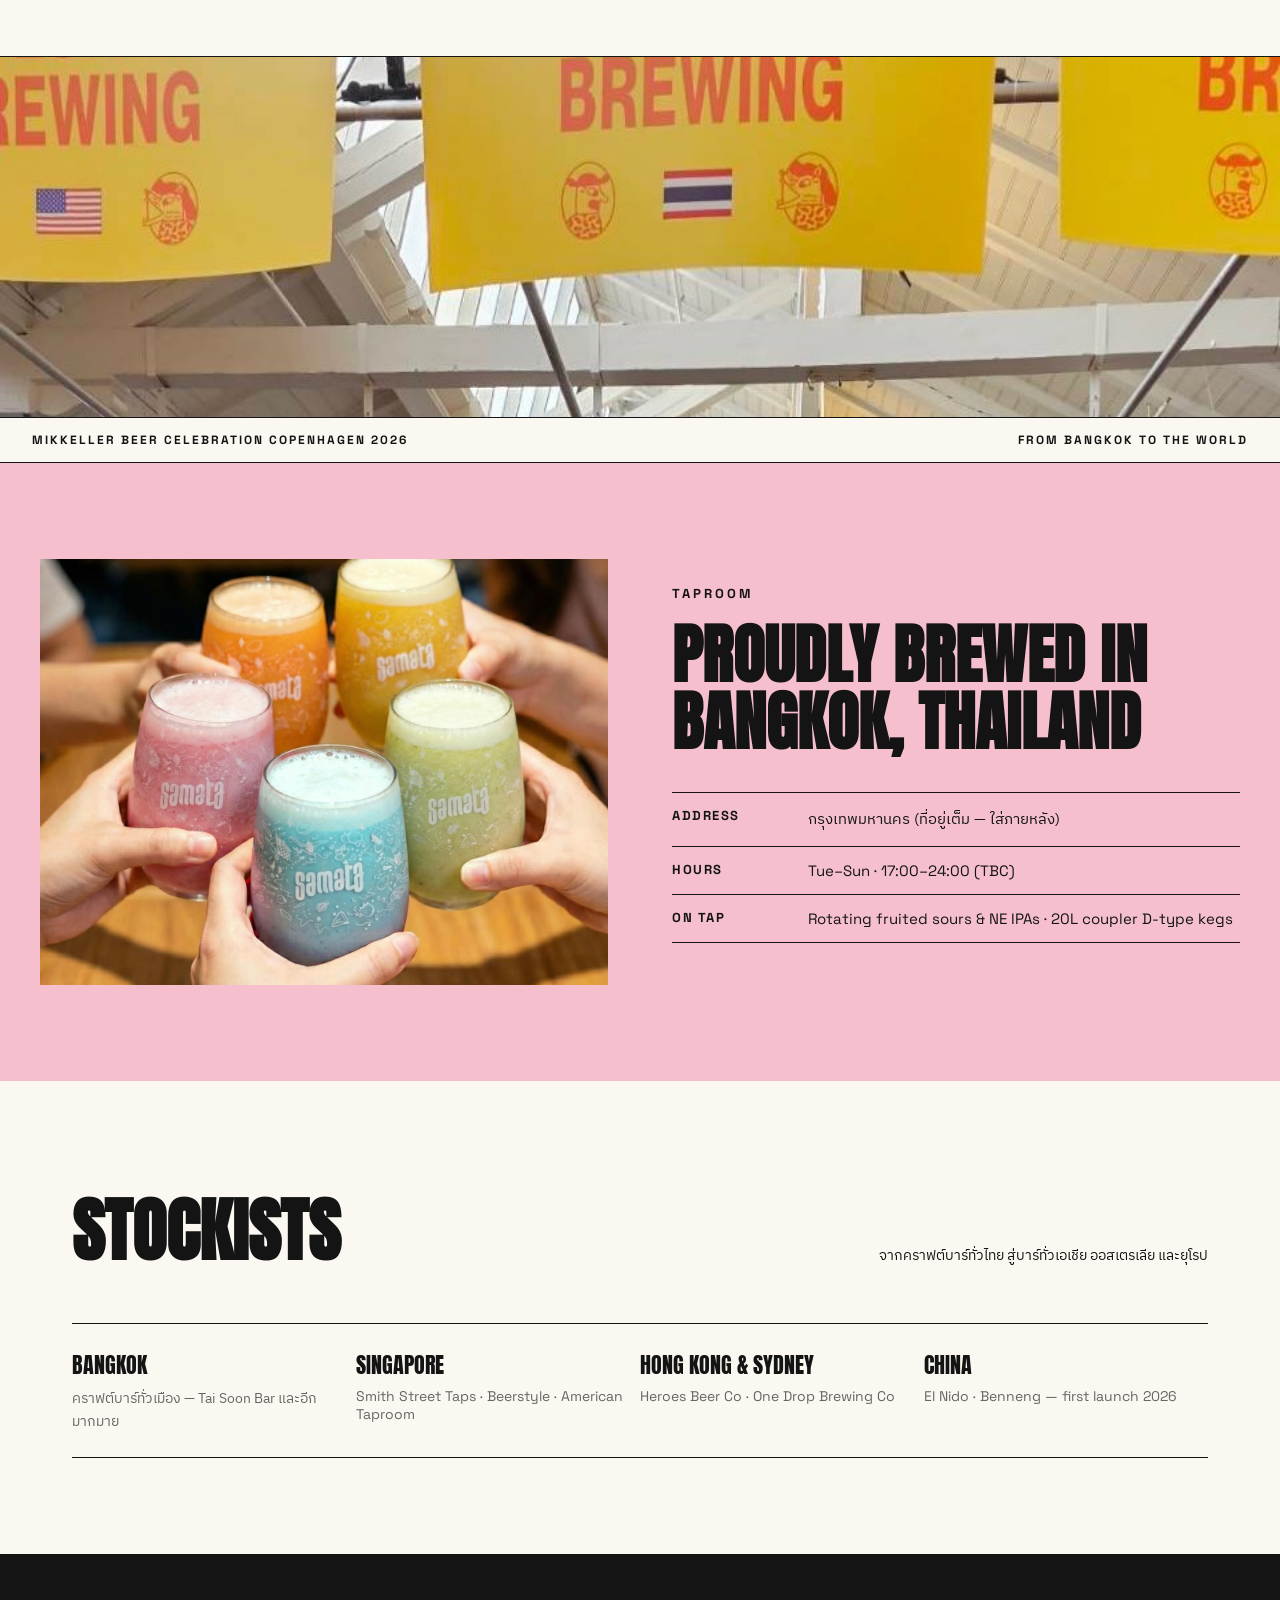
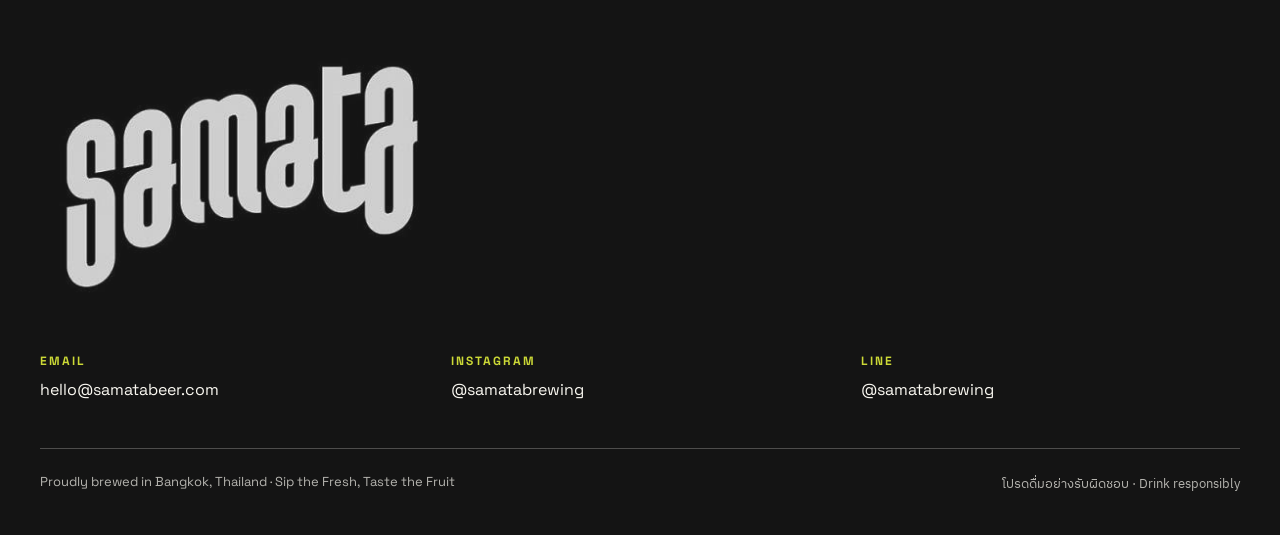
==== commit 482b8050: "refactor(brand): remove Thai brand description" ====
--- a/index.html
+++ b/index.html
@@ -211,7 +211,6 @@
   <div class="brand__inner">
     <div class="brand__copy">
       <p class="brand__lede">Founded in 2017, Samata Beer first commercially debuted in 2022 and has won numerous local and international awards since then.</p>
-      <p class="brand__thai">ซามาตะคือโรงเบียร์ขนาดเล็กที่เชื่อว่าเบียร์คืองานศิลปะ — ทุกกระป๋องคือภาพวาด ทุกจิบคือเรื่องเล่าของวัตถุดิบไทย</p>
       <dl class="spec-list">
         <div class="spec-row">
           <dt>Bold brews</dt>
--- a/styles.css
+++ b/styles.css
@@ -491,14 +491,6 @@
   line-height: 1.7;
 }
 
-.brand__thai {
-  margin: 0;
-  font-family: 'IBM Plex Sans Thai', sans-serif;
-  font-size: 16px;
-  line-height: 1.8;
-  color: #3a3a3a;
-}
-
 .spec-list {
   display: flex;
   flex-direction: column;
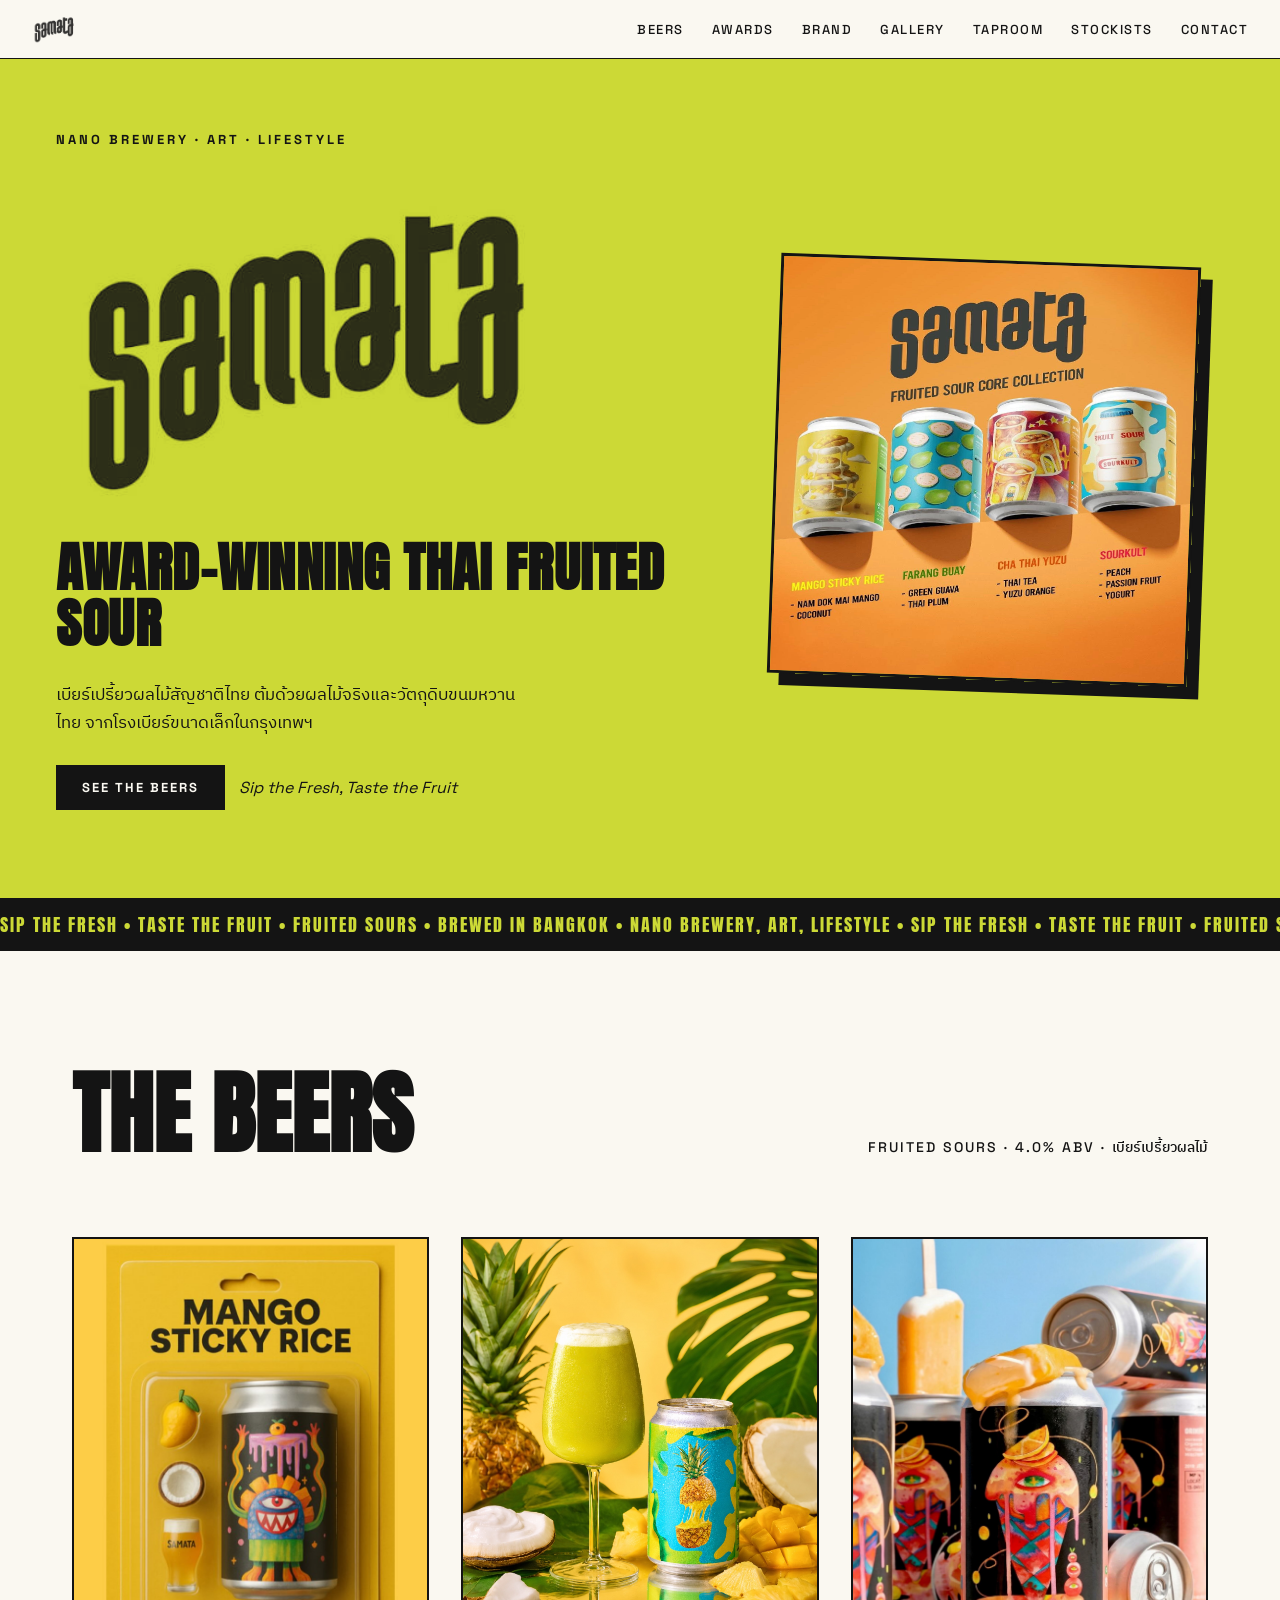
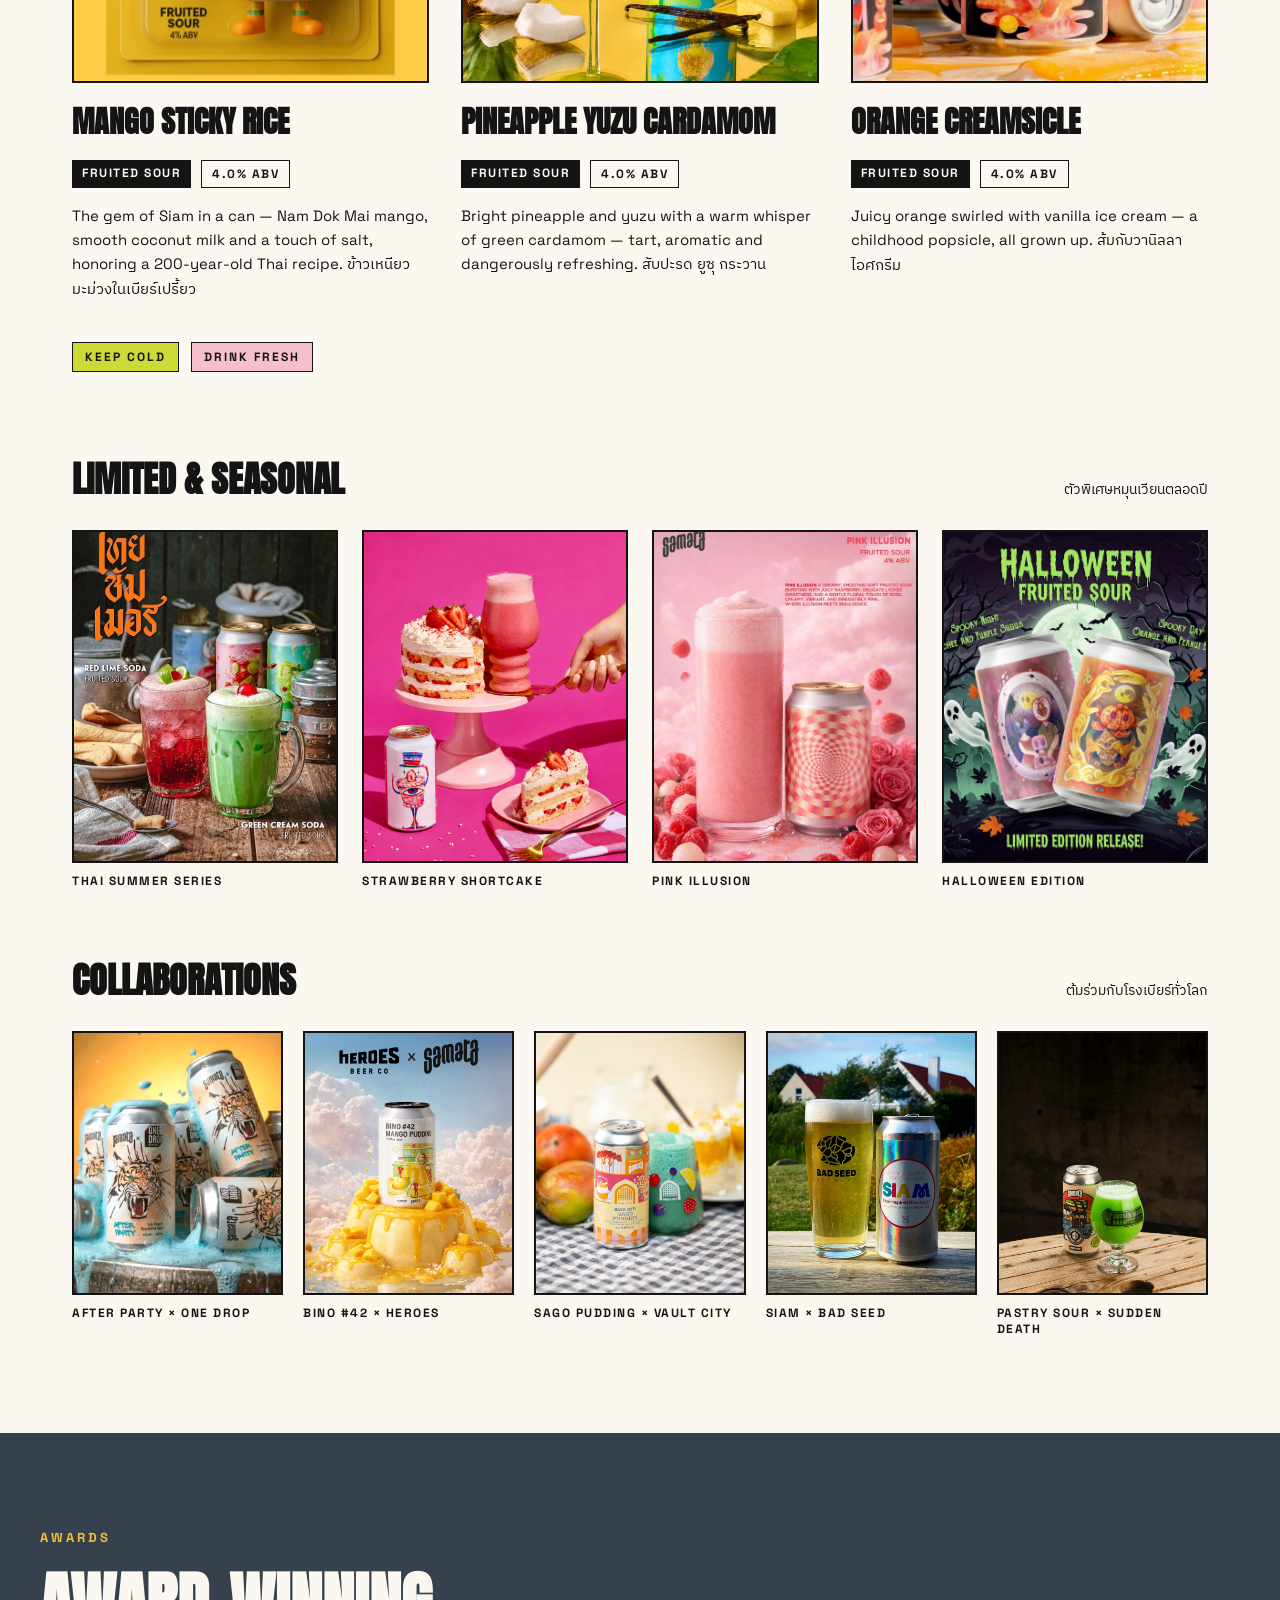
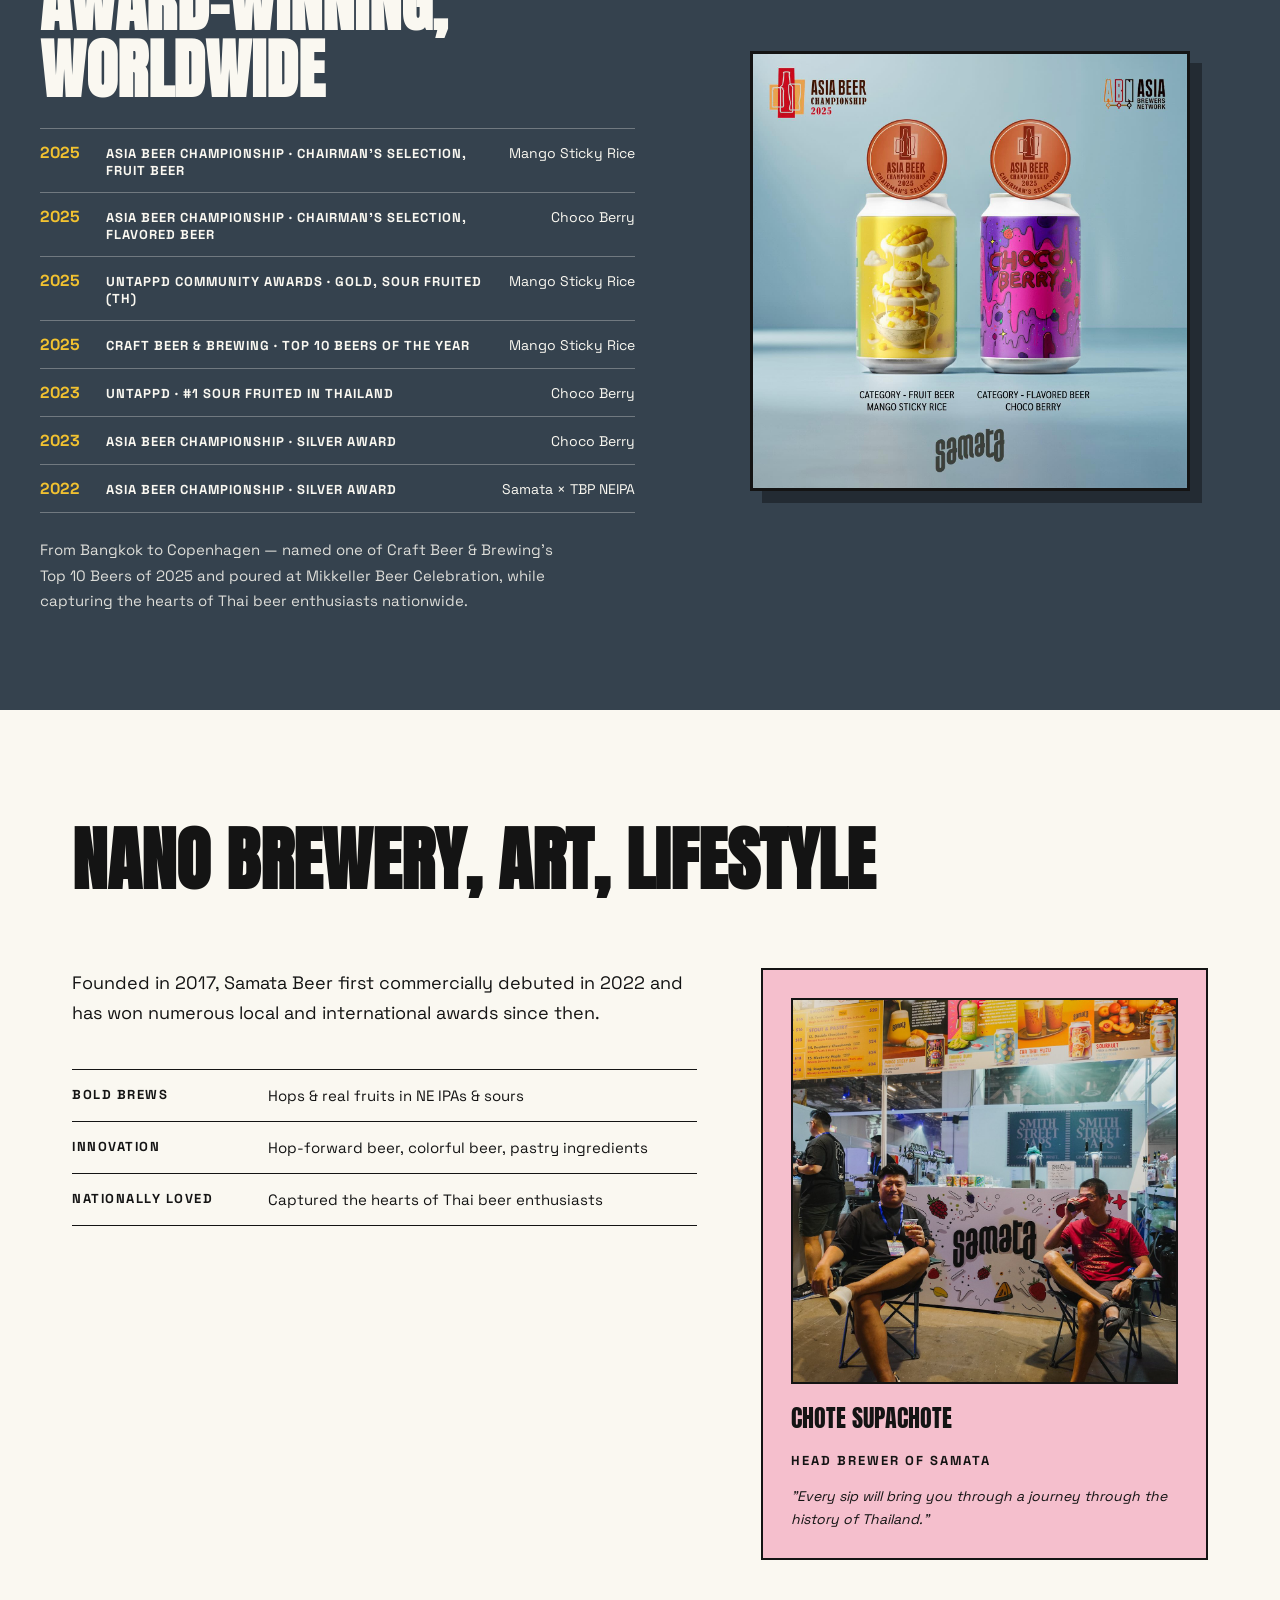
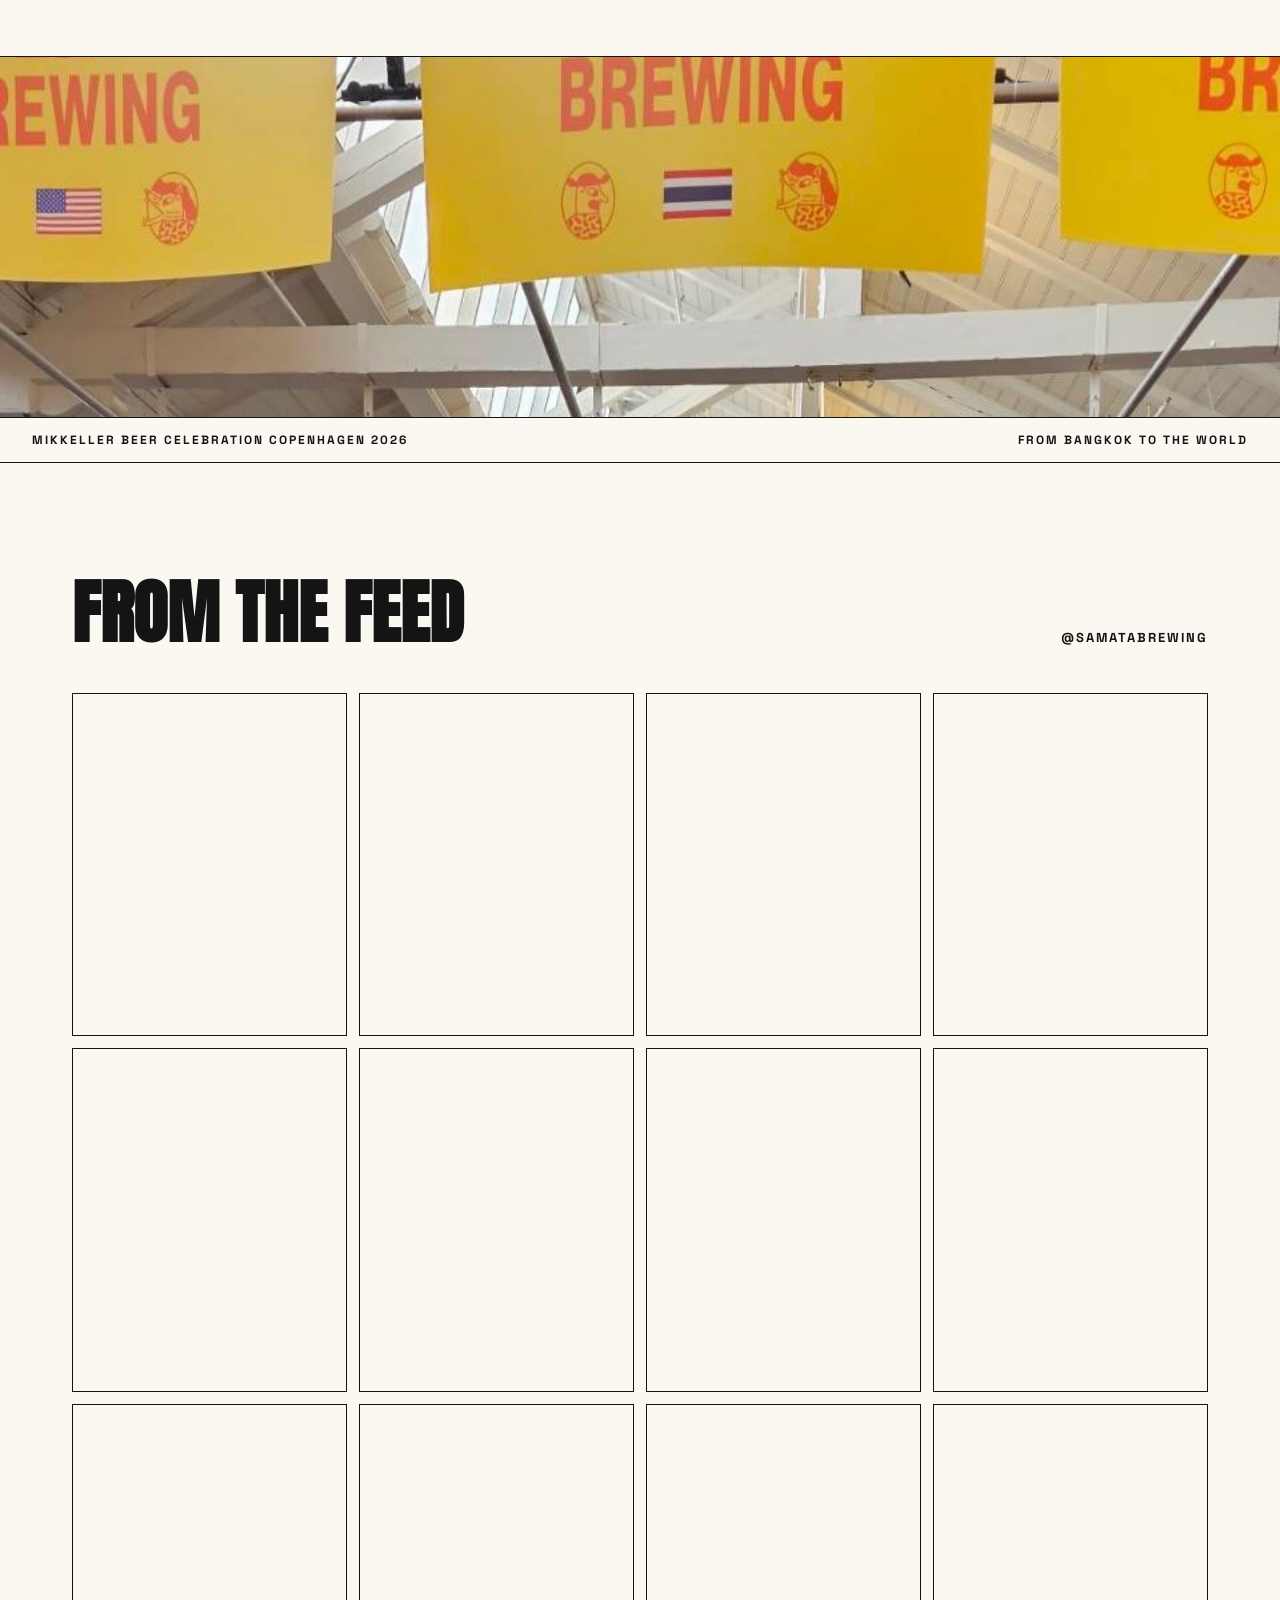
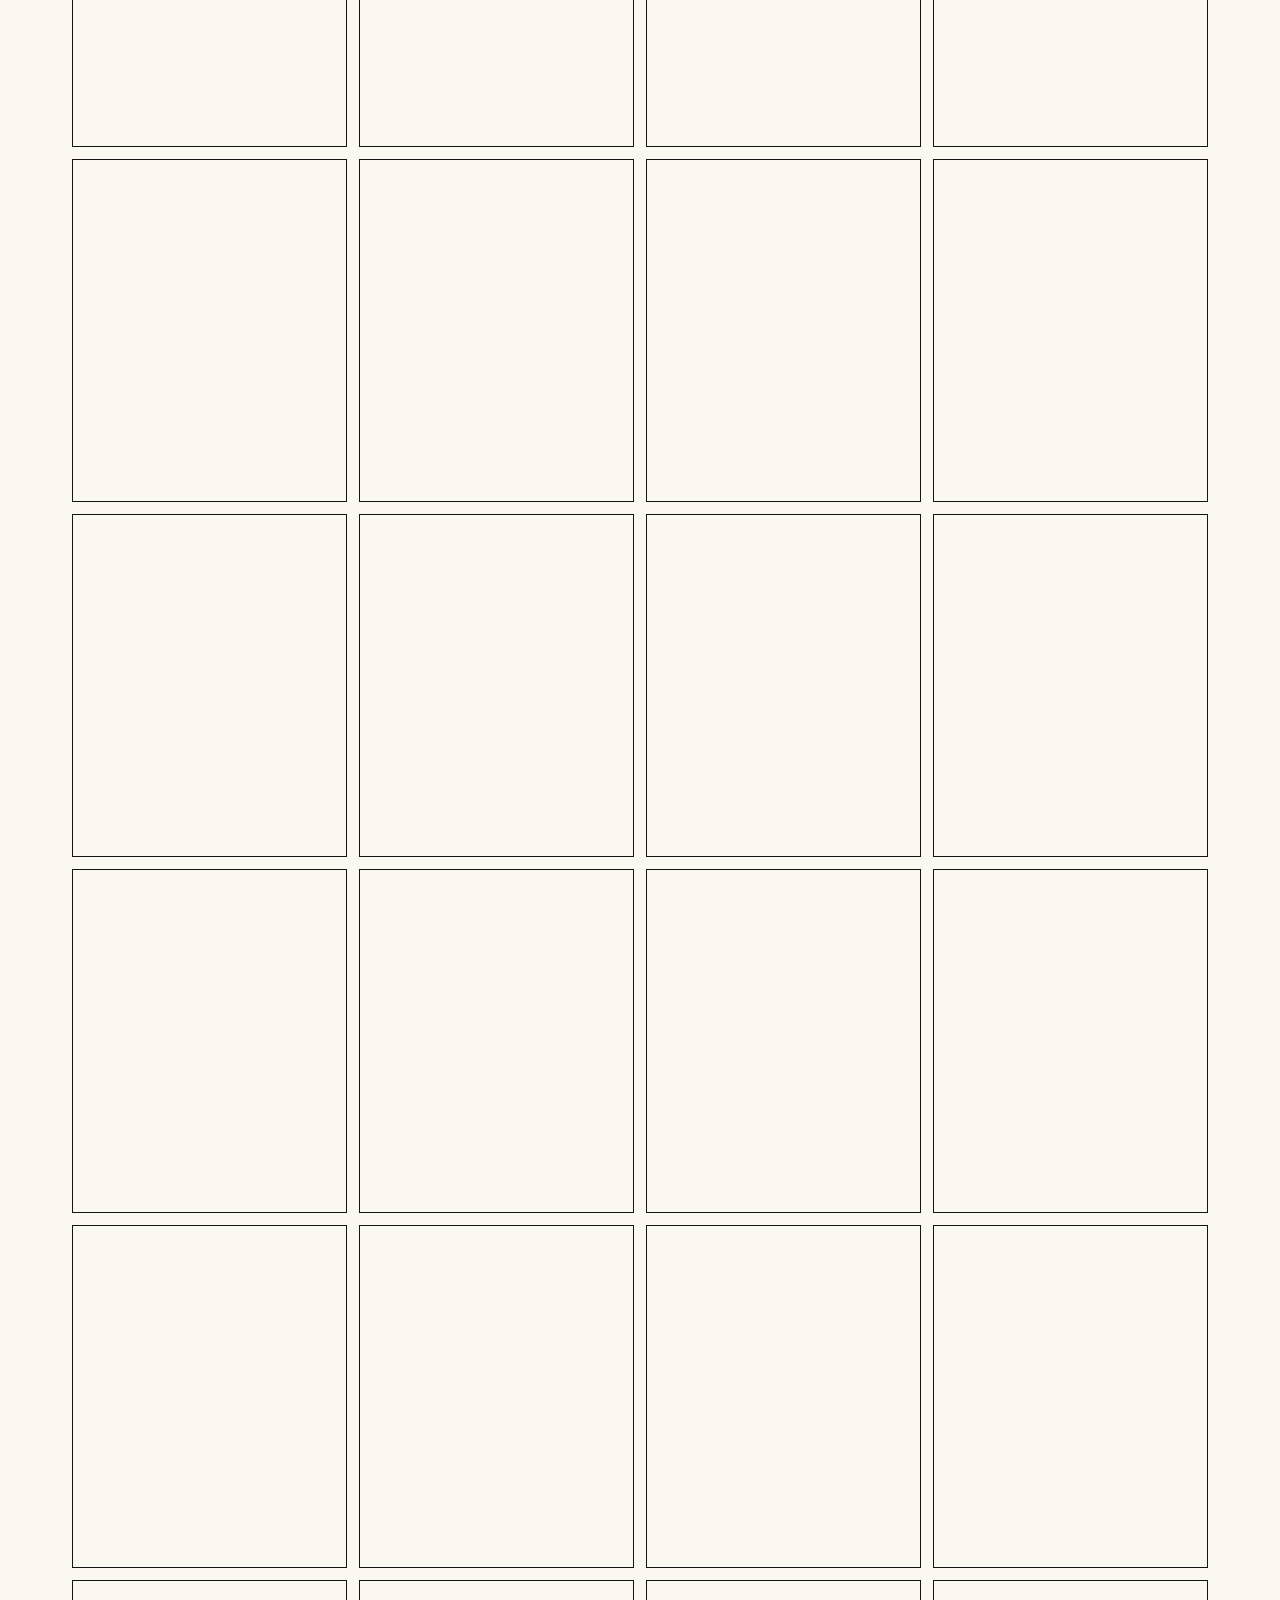
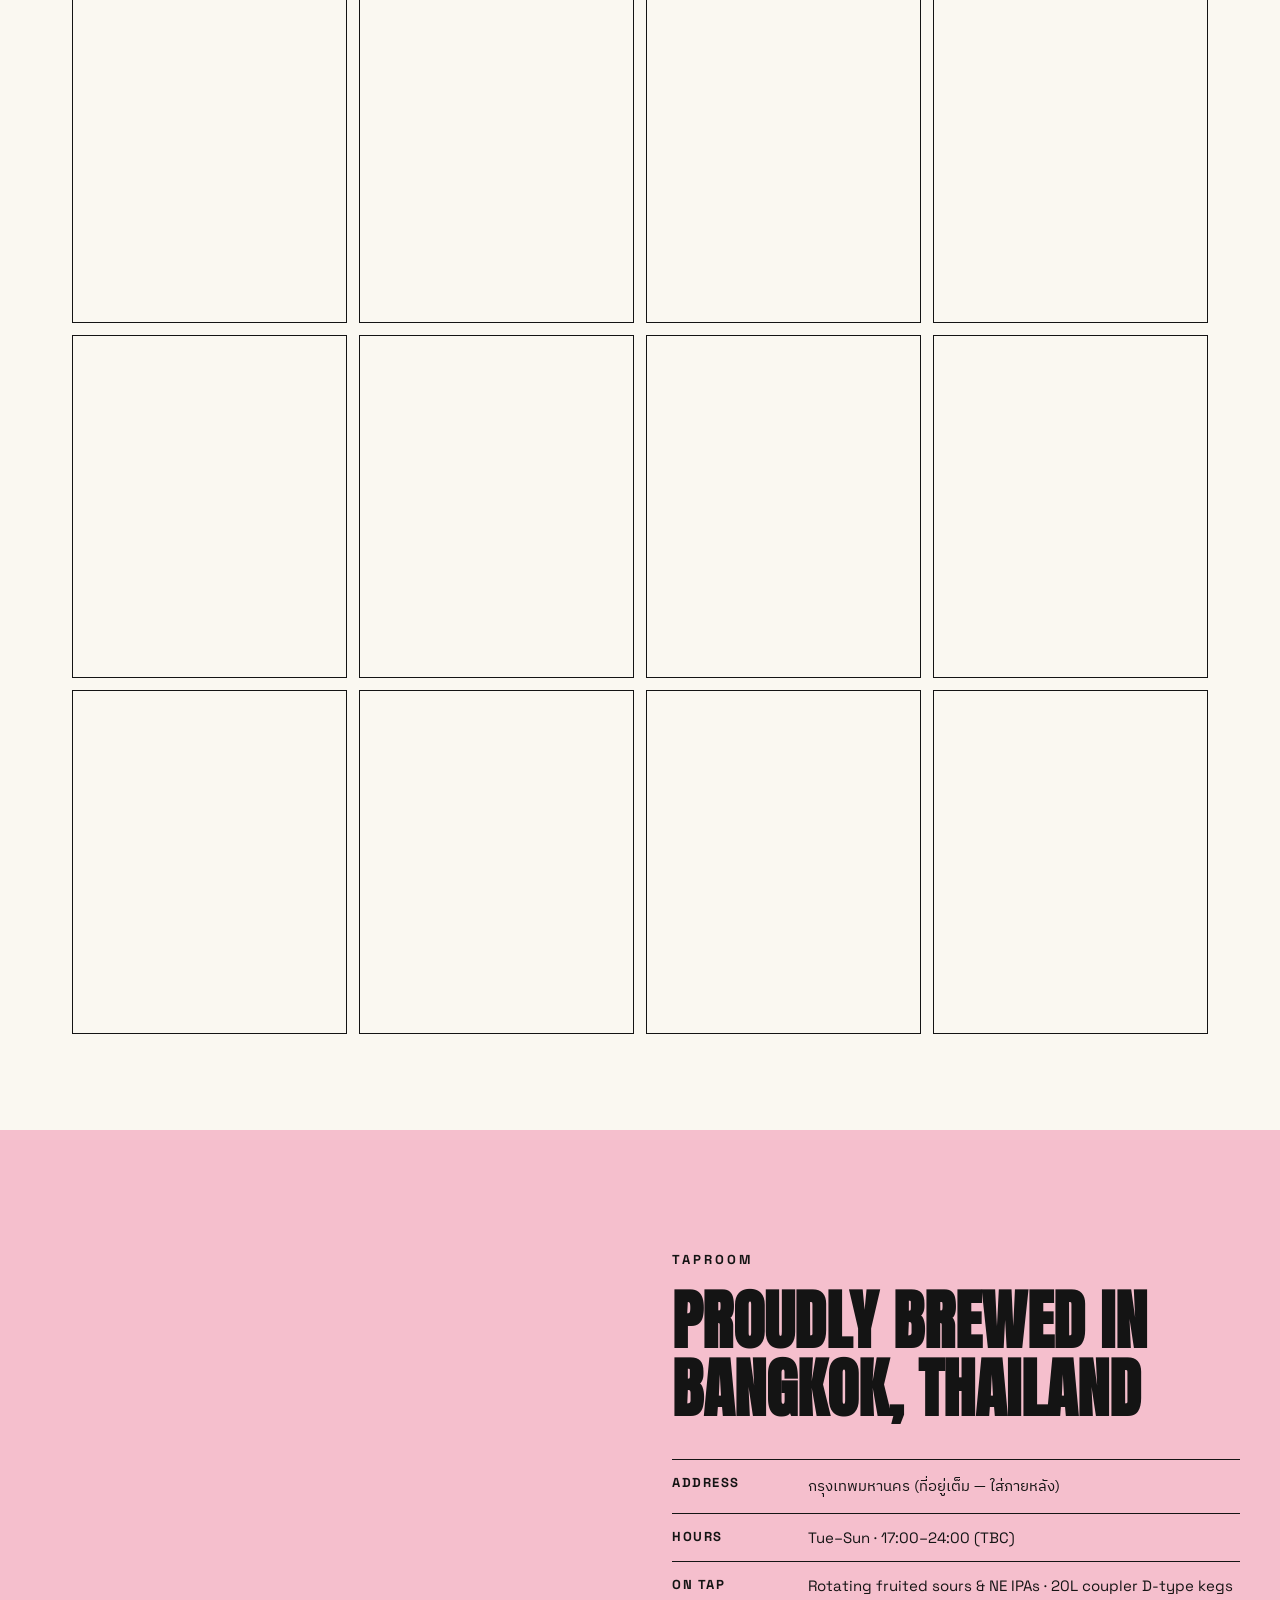
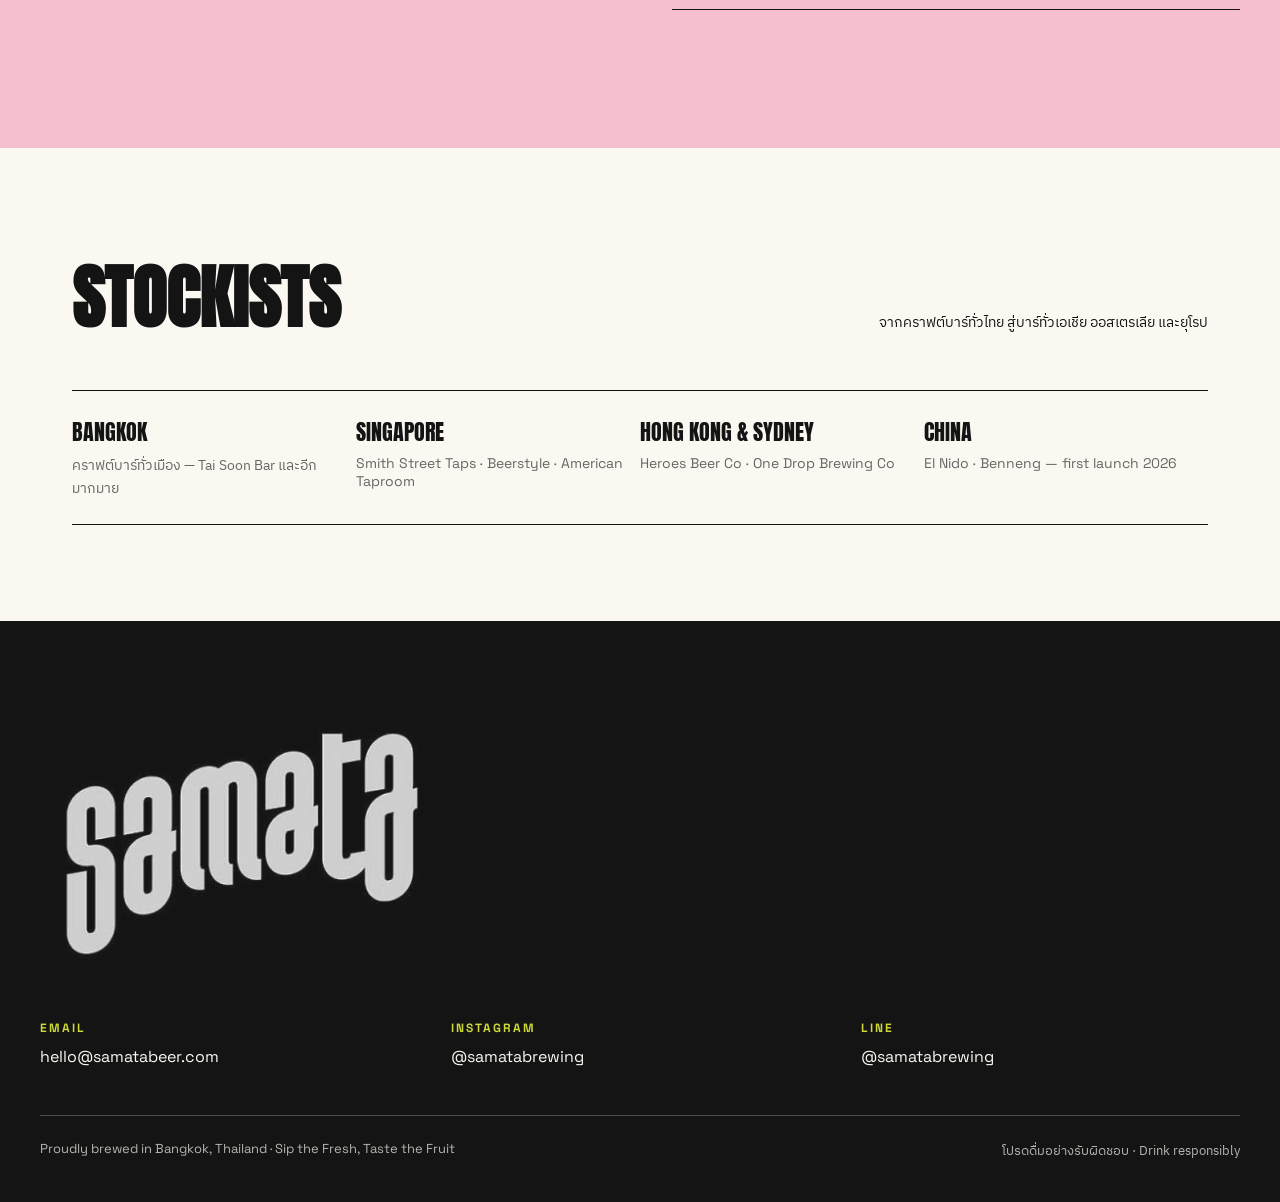
==== commit bfcb1186: "feat: add responsive Instagram gallery with accessible lightbox" ====
--- a/index.html
+++ b/index.html
@@ -27,6 +27,7 @@
     <a href="#beers">Beers</a>
     <a href="#awards">Awards</a>
     <a href="#brand">Brand</a>
+    <a href="#gallery">Gallery</a>
     <a href="#taproom">Taproom</a>
     <a href="#stockists">Stockists</a>
     <a href="#contact">Contact</a>
@@ -243,6 +244,55 @@
   </div>
 </section>
 
+<section id="gallery" class="section shell gallery">
+  <div class="gallery__head">
+    <h2 class="section-heading">From the feed</h2>
+    <a href="https://www.instagram.com/samatabrewing" target="_blank" rel="noopener">@samatabrewing</a>
+  </div>
+  <ul class="gallery-grid">
+    <li><button type="button" class="gallery-item" data-full="assets/gallery/full/004.webp"><img src="assets/gallery/thumb/004.webp" alt="Can and glass on wet stone under a starry night sky" loading="lazy" width="800" height="1000" decoding="async"></button></li>
+    <li><button type="button" class="gallery-item" data-full="assets/gallery/full/005.webp"><img src="assets/gallery/thumb/005.webp" alt="Creamy lychee sour poured beside fresh rambutan and pineapple" loading="lazy" width="800" height="1000" decoding="async"></button></li>
+    <li><button type="button" class="gallery-item" data-full="assets/gallery/full/006.webp"><img src="assets/gallery/thumb/006.webp" alt="Pink sour poured into a One Drop Brewing glass" loading="lazy" width="800" height="1000" decoding="async"></button></li>
+    <li><button type="button" class="gallery-item" data-full="assets/gallery/full/008.webp"><img src="assets/gallery/thumb/008.webp" alt="One Drop collaboration can and stemmed glass with tropical flowers" loading="lazy" width="800" height="1000" decoding="async"></button></li>
+    <li><button type="button" class="gallery-item" data-full="assets/gallery/full/012.webp"><img src="assets/gallery/thumb/012.webp" alt="Hands toasting Samata glasses at MBCB 2026" loading="lazy" width="800" height="1000" decoding="async"></button></li>
+    <li><button type="button" class="gallery-item" data-full="assets/gallery/full/017.webp"><img src="assets/gallery/thumb/017.webp" alt="Pink dessert sour styled with red beans and Thai sweets" loading="lazy" width="800" height="1000" decoding="async"></button></li>
+    <li><button type="button" class="gallery-item" data-full="assets/gallery/full/018.webp"><img src="assets/gallery/thumb/018.webp" alt="Coconut and banana sour served in Thai blue-and-white porcelain" loading="lazy" width="800" height="1000" decoding="async"></button></li>
+    <li><button type="button" class="gallery-item" data-full="assets/gallery/full/020.webp"><img src="assets/gallery/thumb/020.webp" alt="Chocolate banana pastry sour poured on a dark wooden table" loading="lazy" width="800" height="1000" decoding="async"></button></li>
+    <li><button type="button" class="gallery-item" data-full="assets/gallery/full/021.webp"><img src="assets/gallery/thumb/021.webp" alt="Passionfruit and orange sour surrounded by cut citrus" loading="lazy" width="800" height="1000" decoding="async"></button></li>
+    <li><button type="button" class="gallery-item" data-full="assets/gallery/full/022.webp"><img src="assets/gallery/thumb/022.webp" alt="Sourkult yoghurt-drink can against layered paper-cut artwork" loading="lazy" width="800" height="1000" decoding="async"></button></li>
+    <li><button type="button" class="gallery-item" data-full="assets/gallery/full/024.webp"><img src="assets/gallery/thumb/024.webp" alt="Choco Volcano smoothie sour piled high with toppings" loading="lazy" width="800" height="1000" decoding="async"></button></li>
+    <li><button type="button" class="gallery-item" data-full="assets/gallery/full/026.webp"><img src="assets/gallery/thumb/026.webp" alt="Festival-goers posing with the Samata mascots" loading="lazy" width="800" height="1000" decoding="async"></button></li>
+    <li><button type="button" class="gallery-item" data-full="assets/gallery/full/028.webp"><img src="assets/gallery/thumb/028.webp" alt="Tiger-label can in a burst of turquoise water" loading="lazy" width="800" height="1000" decoding="async"></button></li>
+    <li><button type="button" class="gallery-item" data-full="assets/gallery/full/029.webp"><img src="assets/gallery/thumb/029.webp" alt="Green guava sour poured into a stemmed glass" loading="lazy" width="800" height="1000" decoding="async"></button></li>
+    <li><button type="button" class="gallery-item" data-full="assets/gallery/full/030.webp"><img src="assets/gallery/thumb/030.webp" alt="Stacked cans and bright green sours under festival lights" loading="lazy" width="800" height="1000" decoding="async"></button></li>
+    <li><button type="button" class="gallery-item" data-full="assets/gallery/full/033.webp"><img src="assets/gallery/thumb/033.webp" alt="Illustrated can floating among kumquats and layered cake" loading="lazy" width="800" height="1000" decoding="async"></button></li>
+    <li><button type="button" class="gallery-item" data-full="assets/gallery/full/034.webp"><img src="assets/gallery/thumb/034.webp" alt="Golden sour poured from a patterned can beside cheesecake" loading="lazy" width="800" height="1000" decoding="async"></button></li>
+    <li><button type="button" class="gallery-item" data-full="assets/gallery/full/037.webp"><img src="assets/gallery/thumb/037.webp" alt="February 2026 release lineup on pink podiums" loading="lazy" width="800" height="1000" decoding="async"></button></li>
+    <li><button type="button" class="gallery-item" data-full="assets/gallery/full/040.webp"><img src="assets/gallery/thumb/040.webp" alt="Blue-striped can in a splash of cream and crumble" loading="lazy" width="800" height="1000" decoding="async"></button></li>
+    <li><button type="button" class="gallery-item" data-full="assets/gallery/full/043.webp"><img src="assets/gallery/thumb/043.webp" alt="Core range cans arranged on pink display blocks" loading="lazy" width="800" height="1000" decoding="async"></button></li>
+    <li><button type="button" class="gallery-item" data-full="assets/gallery/full/049.webp"><img src="assets/gallery/thumb/049.webp" alt="MBCC 2026 pour with durian and Thai fruit styling" loading="lazy" width="800" height="1000" decoding="async"></button></li>
+    <li><button type="button" class="gallery-item" data-full="assets/gallery/full/052.webp"><img src="assets/gallery/thumb/052.webp" alt="Berry sour splashing with raspberries and blackberries" loading="lazy" width="800" height="1000" decoding="async"></button></li>
+    <li><button type="button" class="gallery-item" data-full="assets/gallery/full/053.webp"><img src="assets/gallery/thumb/053.webp" alt="Choco Berry can suspended in a swirl of dark berries" loading="lazy" width="800" height="1000" decoding="async"></button></li>
+    <li><button type="button" class="gallery-item" data-full="assets/gallery/full/056.webp"><img src="assets/gallery/thumb/056.webp" alt="Hand holding a polka-dot can at the bar on a Friday" loading="lazy" width="800" height="1000" decoding="async"></button></li>
+    <li><button type="button" class="gallery-item" data-full="assets/gallery/full/058.webp"><img src="assets/gallery/thumb/058.webp" alt="Strawberry sour poured outdoors among fresh strawberries" loading="lazy" width="800" height="1000" decoding="async"></button></li>
+    <li><button type="button" class="gallery-item" data-full="assets/gallery/full/060.webp"><img src="assets/gallery/thumb/060.webp" alt="Row of Samata cans lined up on a pink backdrop" loading="lazy" width="800" height="1000" decoding="async"></button></li>
+    <li><button type="button" class="gallery-item" data-full="assets/gallery/full/063.webp"><img src="assets/gallery/thumb/063.webp" alt="Chote with a Samata pour at Smith Street Taps, Singapore" loading="lazy" width="800" height="1000" decoding="async"></button></li>
+    <li><button type="button" class="gallery-item" data-full="assets/gallery/full/064.webp"><img src="assets/gallery/thumb/064.webp" alt="Bartender smiling while opening a can of Samata" loading="lazy" width="800" height="1000" decoding="async"></button></li>
+    <li><button type="button" class="gallery-item" data-full="assets/gallery/full/067.webp"><img src="assets/gallery/thumb/067.webp" alt="Pandan sour and layered cake on a sunny garden table" loading="lazy" width="800" height="1000" decoding="async"></button></li>
+    <li><button type="button" class="gallery-item" data-full="assets/gallery/full/068.webp"><img src="assets/gallery/thumb/068.webp" alt="Teal embossed glass beside a tiger-label can at the taproom" loading="lazy" width="800" height="1000" decoding="async"></button></li>
+    <li><button type="button" class="gallery-item" data-full="assets/gallery/full/069.webp"><img src="assets/gallery/thumb/069.webp" alt="Sourkult can on a miniature construction-site set" loading="lazy" width="800" height="1000" decoding="async"></button></li>
+    <li><button type="button" class="gallery-item" data-full="assets/gallery/full/070.webp"><img src="assets/gallery/thumb/070.webp" alt="Thai tea sour poured into two glasses on an orange backdrop" loading="lazy" width="800" height="1000" decoding="async"></button></li>
+    <li><button type="button" class="gallery-item" data-full="assets/gallery/full/072.webp"><img src="assets/gallery/thumb/072.webp" alt="One Drop Brewing branded glass in close-up" loading="lazy" width="800" height="1000" decoding="async"></button></li>
+    <li><button type="button" class="gallery-item" data-full="assets/gallery/full/082.webp"><img src="assets/gallery/thumb/082.webp" alt="Samata character sculpture on pink jelly" loading="lazy" width="800" height="1000" decoding="async"></button></li>
+    <li><button type="button" class="gallery-item" data-full="assets/gallery/full/083.webp"><img src="assets/gallery/thumb/083.webp" alt="Samata character sculpture on orange jelly" loading="lazy" width="800" height="1000" decoding="async"></button></li>
+    <li><button type="button" class="gallery-item" data-full="assets/gallery/full/084.webp"><img src="assets/gallery/thumb/084.webp" alt="Samata character sculpture on lime green jelly" loading="lazy" width="800" height="1000" decoding="async"></button></li>
+    <li><button type="button" class="gallery-item" data-full="assets/gallery/full/087.webp"><img src="assets/gallery/thumb/087.webp" alt="Raspberry cheesecake sour in an illustrated pink pouch" loading="lazy" width="800" height="1000" decoding="async"></button></li>
+    <li><button type="button" class="gallery-item" data-full="assets/gallery/full/089.webp"><img src="assets/gallery/thumb/089.webp" alt="Berry soft serve in a Samata illustrated cup" loading="lazy" width="800" height="1000" decoding="async"></button></li>
+    <li><button type="button" class="gallery-item" data-full="assets/gallery/full/091.webp"><img src="assets/gallery/thumb/091.webp" alt="Soft serve held up in front of the Samata cooler" loading="lazy" width="800" height="1000" decoding="async"></button></li>
+    <li><button type="button" class="gallery-item" data-full="assets/gallery/full/092.webp"><img src="assets/gallery/thumb/092.webp" alt="Mint green Samata slurpee held at an outdoor market" loading="lazy" width="800" height="1000" decoding="async"></button></li>
+  </ul>
+</section>
+
 <section id="taproom" class="section taproom">
   <div class="shell taproom__inner">
     <div class="taproom__photo">
@@ -320,5 +370,111 @@
   </div>
 </footer>
 
+<div class="lightbox" id="lightbox" role="dialog" aria-modal="true" aria-label="Photo viewer" hidden>
+  <button type="button" class="lightbox__close" data-action="close" aria-label="Close">&times;</button>
+  <button type="button" class="lightbox__nav lightbox__nav--prev" data-action="prev" aria-label="Previous photo">&#8249;</button>
+  <img class="lightbox__img" alt="">
+  <button type="button" class="lightbox__nav lightbox__nav--next" data-action="next" aria-label="Next photo">&#8250;</button>
+  <p class="lightbox__count" aria-live="polite"></p>
+</div>
+
+<script>
+(function () {
+  var items = Array.prototype.slice.call(document.querySelectorAll('.gallery-item'));
+  var box = document.getElementById('lightbox');
+  if (!items.length || !box) return;
+
+  var img = box.querySelector('.lightbox__img');
+  var count = box.querySelector('.lightbox__count');
+  var closeBtn = box.querySelector('.lightbox__close');
+  var shots = items.map(function (el) {
+    return { src: el.dataset.full, alt: el.querySelector('img').alt };
+  });
+  var main = document.querySelector('main');
+  var header = document.querySelector('.site-header');
+  var footer = document.querySelector('.site-footer');
+  var background = [header, main, footer].filter(Boolean);
+  var current = 0;
+  var lastFocused = null;
+  var prevOverflow = '';
+
+  function setBackgroundHidden(hidden) {
+    background.forEach(function (el) {
+      if (hidden) {
+        el.setAttribute('inert', '');
+        el.setAttribute('aria-hidden', 'true');
+      } else {
+        el.removeAttribute('inert');
+        el.removeAttribute('aria-hidden');
+      }
+    });
+  }
+
+  function preload(i) {
+    var next = new Image();
+    next.src = shots[(i + shots.length) % shots.length].src;
+  }
+
+  function show(i) {
+    current = (i + shots.length) % shots.length;
+    img.src = shots[current].src;
+    img.alt = shots[current].alt;
+    count.textContent = (current + 1) + ' / ' + shots.length;
+    preload(current + 1);
+    preload(current - 1);
+  }
+
+  function open(i) {
+    lastFocused = document.activeElement;
+    show(i);
+    box.hidden = false;
+    prevOverflow = document.body.style.overflow;
+    document.body.style.overflow = 'hidden';
+    setBackgroundHidden(true);
+    closeBtn.focus();
+  }
+
+  function close() {
+    box.hidden = true;
+    img.removeAttribute('src');
+    document.body.style.overflow = prevOverflow;
+    setBackgroundHidden(false);
+    if (lastFocused) lastFocused.focus();
+  }
+
+  items.forEach(function (el, i) {
+    el.addEventListener('click', function () { open(i); });
+  });
+
+  box.addEventListener('click', function (e) {
+    var action = e.target.dataset ? e.target.dataset.action : null;
+    if (action === 'close') close();
+    else if (action === 'prev') show(current - 1);
+    else if (action === 'next') show(current + 1);
+    else if (e.target === box) close();
+  });
+
+  document.addEventListener('keydown', function (e) {
+    if (box.hidden) return;
+    if (e.key === 'Escape') close();
+    else if (e.key === 'ArrowLeft') show(current - 1);
+    else if (e.key === 'ArrowRight') show(current + 1);
+    else if (e.key === 'Tab') {
+      // Keep focus inside the dialog while it is open.
+      var focusable = box.querySelectorAll('button');
+      var first = focusable[0];
+      var last = focusable[focusable.length - 1];
+      if (e.shiftKey && document.activeElement === first) {
+        e.preventDefault();
+        last.focus();
+      } else if (!e.shiftKey && document.activeElement === last) {
+        e.preventDefault();
+        first.focus();
+      }
+    }
+  });
+})();
+</script>
+
 </body>
 </html>
--- a/styles.css
+++ b/styles.css
@@ -585,6 +585,114 @@
   border-top: 1.5px solid var(--ink);
 }
 
+/* Gallery ----------------------------------------------------------------- */
+
+.gallery__head {
+  display: flex;
+  align-items: baseline;
+  justify-content: space-between;
+  gap: 24px;
+  flex-wrap: wrap;
+  margin-bottom: 28px;
+}
+
+.gallery__head h2 { font-size: clamp(40px, 5.5vw, 72px); }
+
+.gallery__head a {
+  font-size: 13px;
+  font-weight: 700;
+  letter-spacing: 2px;
+  text-transform: uppercase;
+}
+
+.gallery-grid {
+  display: grid;
+  grid-template-columns: repeat(4, 1fr);
+  gap: 12px;
+  margin: 0;
+  padding: 0;
+  list-style: none;
+}
+
+.gallery-item {
+  display: block;
+  width: 100%;
+  padding: 0;
+  border: 1.5px solid var(--ink);
+  background: none;
+  cursor: pointer;
+  transition: transform 0.2s ease;
+}
+
+.gallery-item:hover { transform: translateY(-4px); }
+
+.gallery-item img {
+  display: block;
+  width: 100%;
+  height: auto;
+  aspect-ratio: 4 / 5;
+  object-fit: cover;
+}
+
+/* Lightbox ---------------------------------------------------------------- */
+
+.lightbox {
+  position: fixed;
+  inset: 0;
+  z-index: 100;
+  display: flex;
+  align-items: center;
+  justify-content: center;
+  gap: 12px;
+  padding: 24px;
+  background: rgba(20, 20, 20, 0.94);
+}
+
+.lightbox[hidden] { display: none; }
+
+.lightbox__img {
+  max-width: 92vw;
+  max-height: 86vh;
+  object-fit: contain;
+}
+
+.lightbox__close,
+.lightbox__nav {
+  padding: 0;
+  border: none;
+  background: none;
+  color: var(--paper);
+  font-family: inherit;
+  line-height: 1;
+  cursor: pointer;
+}
+
+.lightbox__close {
+  position: absolute;
+  top: 16px;
+  right: 20px;
+  font-size: 40px;
+}
+
+.lightbox__nav { font-size: 56px; }
+
+.lightbox__count {
+  position: absolute;
+  bottom: 18px;
+  left: 0;
+  right: 0;
+  margin: 0;
+  /* Full-width strip — must not swallow backdrop clicks that should close. */
+  pointer-events: none;
+  text-align: center;
+  color: var(--paper);
+  font-size: 12px;
+  font-weight: 700;
+  letter-spacing: 2px;
+}
+
+.lightbox :focus-visible { outline: 3px solid var(--paper); }
+
 /* Taproom ----------------------------------------------------------------- */
 
 .taproom { background: var(--pink); }
@@ -755,6 +863,8 @@
   .collection--limited { margin-top: 56px; }
 
   .world img { height: 240px; }
+
+  .gallery-grid { grid-template-columns: repeat(3, 1fr); }
 }
 
 @media (max-width: 640px) {
@@ -777,4 +887,12 @@
   .tile-grid--collabs { grid-template-columns: repeat(auto-fit, minmax(140px, 1fr)); }
 
   .site-footer__legal { flex-direction: column; gap: 10px; }
-}
+
+  .gallery-grid { grid-template-columns: repeat(2, 1fr); gap: 8px; }
+
+  .lightbox { padding: 12px; gap: 4px; }
+
+  .lightbox__nav { font-size: 36px; }
+
+  .lightbox__close { font-size: 32px; top: 8px; right: 12px; }
+}
